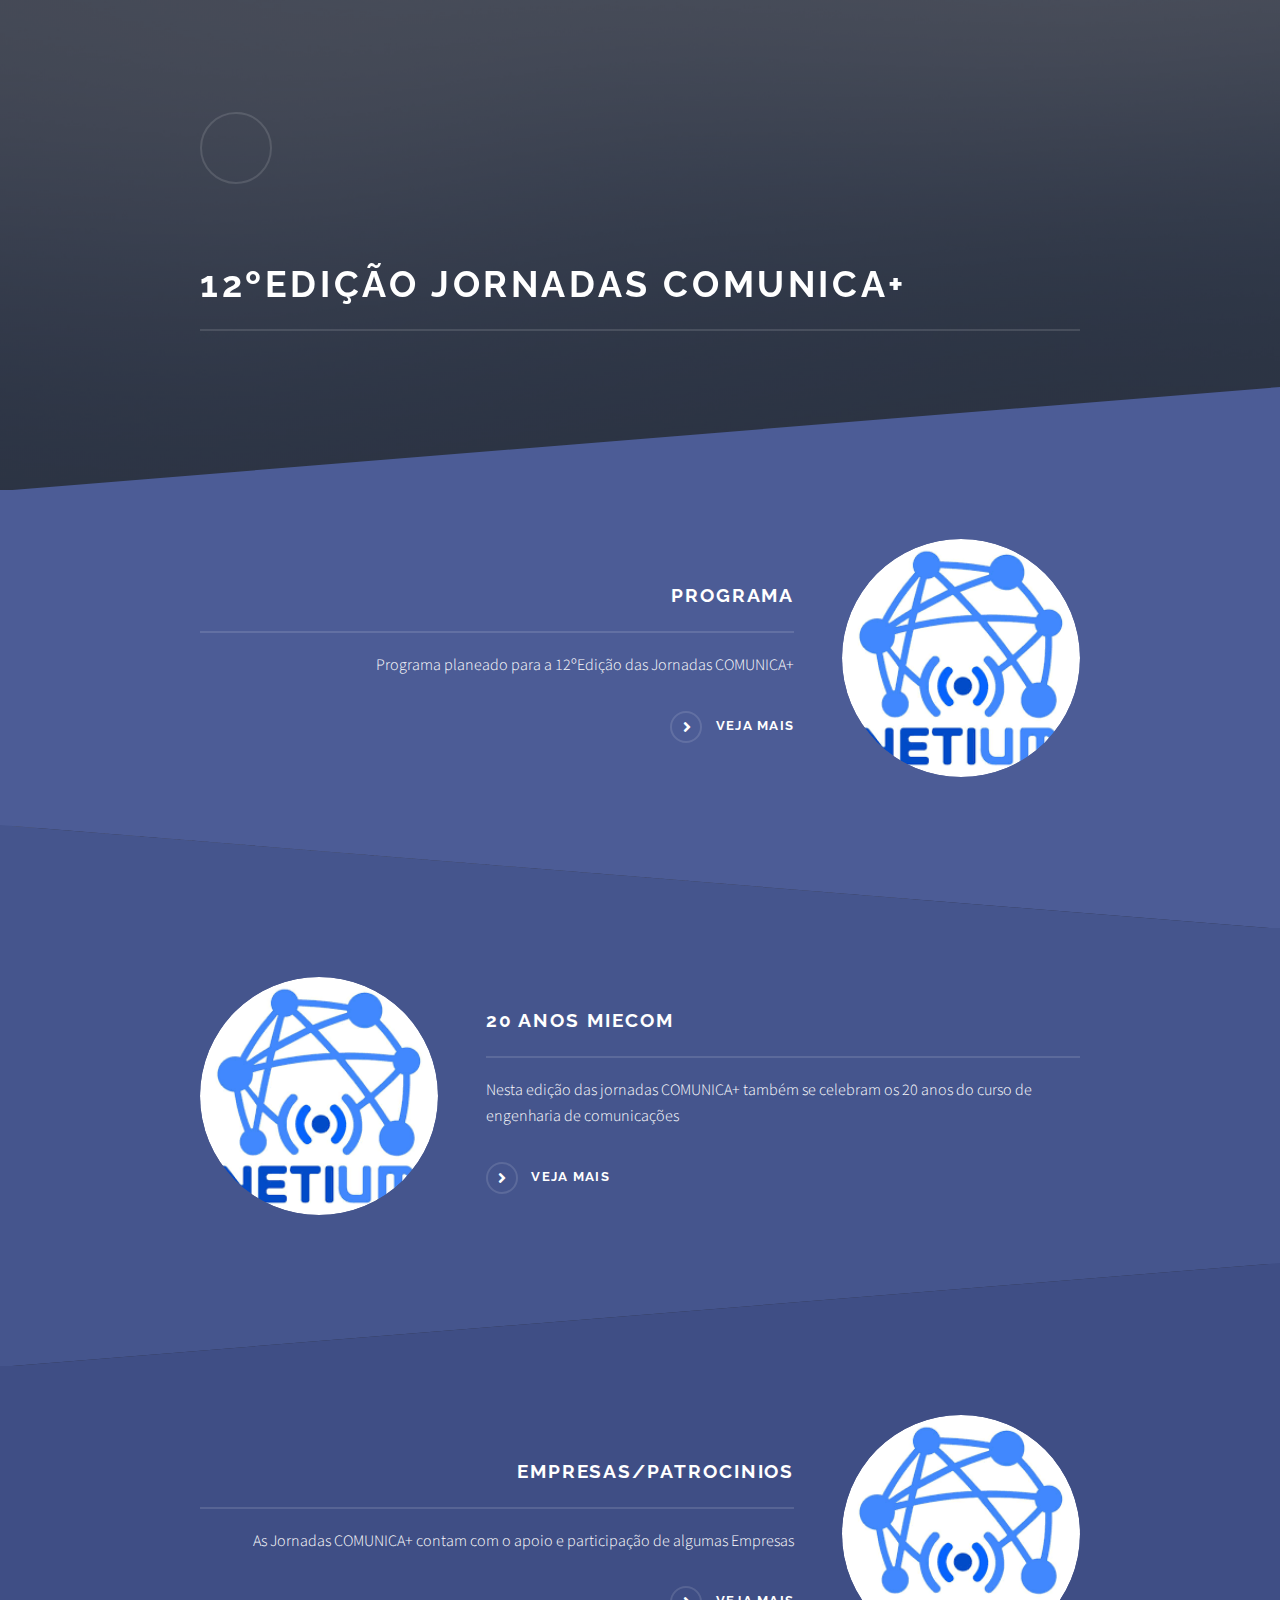
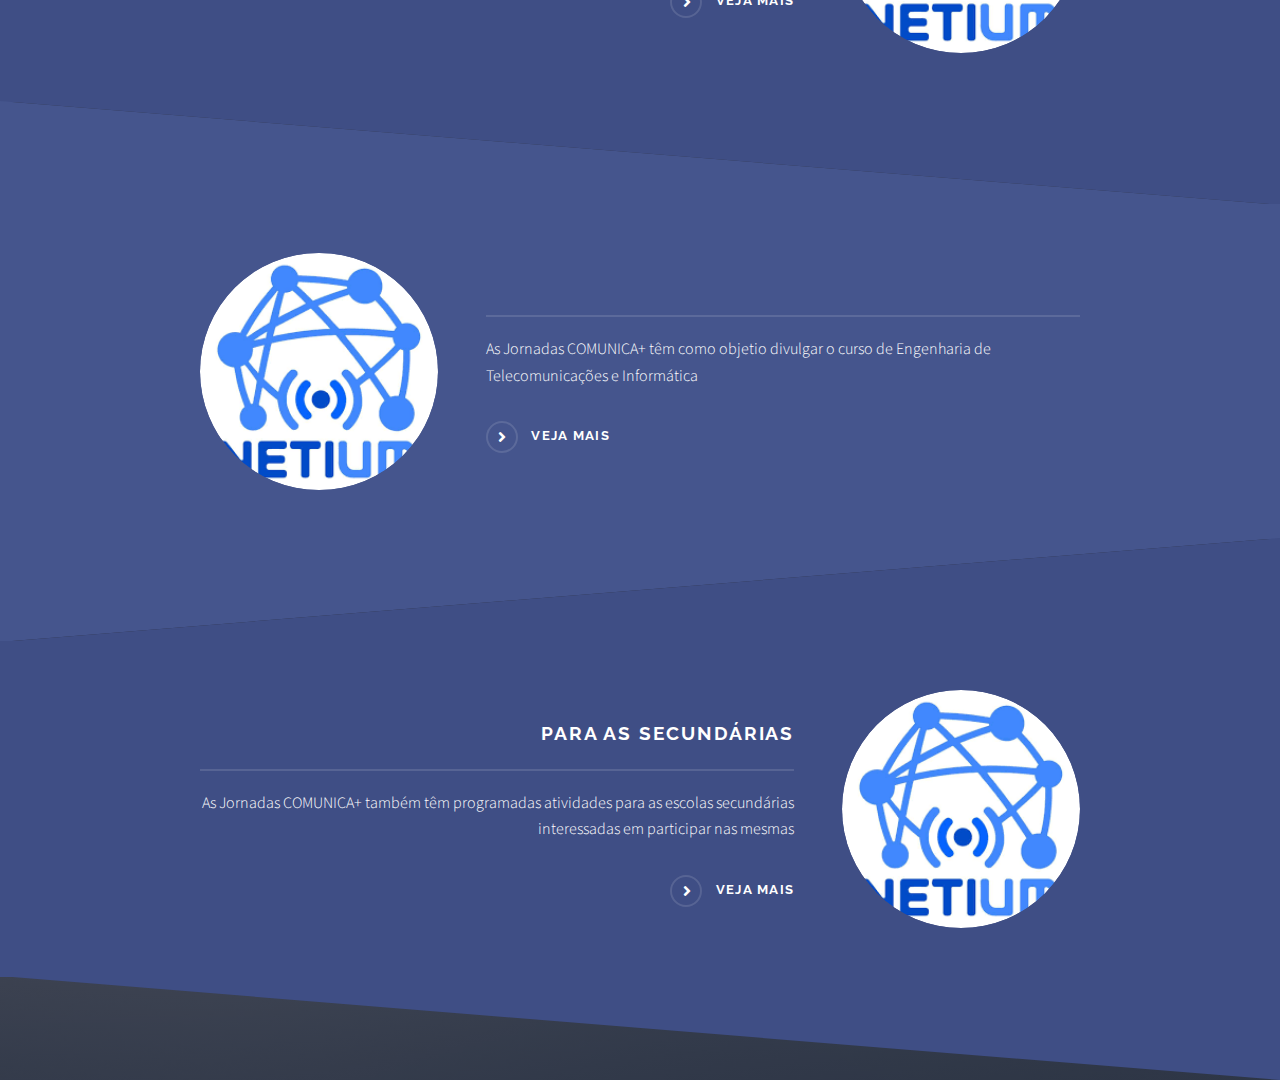
==== website/index.html @ 9a9f1baa "Add files via upload" ====
<!DOCTYPE HTML>
<!--
	Solid State by HTML5 UP
	html5up.net | @ajlkn
	Free for personal and commercial use under the CCA 3.0 license (html5up.net/license)
-->
<html>
	<head>
		<title>12ºEdição Jornadas COMUNICA+</title>
		<meta charset="utf-8" />
		<meta name="viewport" content="width=device-width, initial-scale=1, user-scalable=no" />
		<link rel="stylesheet" href="assets/css/main.css" />
		<noscript><link rel="stylesheet" href="assets/css/noscript.css" /></noscript>
	</head>
	<body class="is-preload">

		<!-- Page Wrapper -->
			<div id="page-wrapper">

				<!-- Header -->
					<header id="header" class="alt">
						<h1><a href="index.html">12ºEdição Jornadas COMUNICA+</a></h1>
					<!--	<nav>
							<a href="#menu">Menu</a>
						</nav>-->
					</header>

				<!-- Menu -->
				<!--	<nav id="menu">
						<div class="inner">
							<h2>Menu</h2>
							<ul class="links">
								<li><a href="index.html">Home</a></li>
								<li><a href="generic.html">Generic</a></li>
								<li><a href="elements.html">Elements</a></li>
								<li><a href="#">Log In</a></li>
								<li><a href="#">Sign Up</a></li>
							</ul>
							<a href="#" class="close">Close</a>
						</div>
					</nav>-->

				<!-- Banner -->
					<section id="banner">
						<div class="inner">
							<div class="logo"><span class="icon logo"></span></div>
							<h2>12ºEdição Jornadas COMUNICA+</h2>
						<!--<p>Another free + fully responsive site template by <a href="http://html5up.net">HTML5 UP</a></p>-->	
						</div>
					</section>

				<!-- Wrapper -->
					<section id="wrapper">

						<!-- Programa -->
							<section id="one" class="wrapper spotlight style1">
								<div class="inner">
									<a href="#" class="image"><img src="images/logo.png" alt="" /></a>
									<div class="content">
										<h2 class="major">Programa</h2>
										<p>Programa planeado para a 12ºEdição das Jornadas COMUNICA+</p>
										<a href="#" class="special">Veja mais</a>
									</div>
								</div>
							</section>

						<!-- 20 anos MIECOM -->
							<section id="two" class="wrapper alt spotlight style2">
								<div class="inner">
									<a href="#" class="image"><img src="images/logo.png" alt="" /></a>
									<div class="content">
										<h2 class="major">20 anos MIECOM</h2>
										<p>Nesta edição das jornadas COMUNICA+ também se celebram os 20 anos do curso de engenharia de comunicações</p>
										<a href="#" class="special">Veja mais</a>
									</div>
								</div>
							</section>

						<!-- Empresas/Patrocinios -->
							<section id="three" class="wrapper spotlight style3">
								<div class="inner">
									<a href="#" class="image"><img src="images/logo.png" alt="" /></a>
									<div class="content">
										<h2 class="major">Empresas/Patrocinios</h2>
										<p>As Jornadas COMUNICA+ contam com o apoio e participação de algumas Empresas</p>
										<a href="#" class="special">Veja mais</a>
									</div>
								</div>
							</section>
						
							<!-- O curso -->
							<section id="two" class="wrapper alt spotlight style2">
								<div class="inner">
									<a href="#" class="image"><img src="images/logo.png" alt="" /></a>
									<div class="content">
										<h2 class="major"></h2>
										<p>As Jornadas COMUNICA+ têm como objetio divulgar o curso de Engenharia de Telecomunicações e Informática</p>
										<a href="#" class="special">Veja mais</a>
									</div>
								</div>
							</section>

							<!-- Secundárias -->
							<section id="three" class="wrapper spotlight style3">
								<div class="inner">
									<a href="#" class="image"><img src="images/logo.png" alt="" /></a>
									<div class="content">
										<h2 class="major">Para as secundárias</h2>
										<p>As Jornadas COMUNICA+ também têm programadas atividades para as escolas secundárias interessadas em participar nas mesmas</p>
										<a href="#" class="special">Veja mais</a>
									</div>
								</div>
							</section>
				<!-- Footer -->
					<section id="footer">
						<div>
						</div>
					</section>

			</div>

		<!-- Scripts -->
			<script src="assets/js/jquery.min.js"></script>
			<script src="assets/js/jquery.scrollex.min.js"></script>
			<script src="assets/js/browser.min.js"></script>
			<script src="assets/js/breakpoints.min.js"></script>
			<script src="assets/js/util.js"></script>
			<script src="assets/js/main.js"></script>

	</body>
</html>
---- website/assets/css/main.css ----
@import url(fontawesome-all.min.css);
@import url("https://fonts.googleapis.com/css?family=Raleway:200,700|Source+Sans+Pro:300,600,300italic,600italic");

/*
	Solid State by HTML5 UP
	html5up.net | @ajlkn
	Free for personal and commercial use under the CCA 3.0 license (html5up.net/license)
*/

html, body, div, span, applet, object,
iframe, h1, h2, h3, h4, h5, h6, p, blockquote,
pre, a, abbr, acronym, address, big, cite,
code, del, dfn, em, img, ins, kbd, q, s, samp,
small, strike, strong, sub, sup, tt, var, b,
u, i, center, dl, dt, dd, ol, ul, li, fieldset,
form, label, legend, table, caption, tbody,
tfoot, thead, tr, th, td, article, aside,
canvas, details, embed, figure, figcaption,
footer, header, hgroup, menu, nav, output, ruby,
section, summary, time, mark, audio, video {
	margin: 0;
	padding: 0;
	border: 0;
	font-size: 100%;
	font: inherit;
	vertical-align: baseline;}

article, aside, details, figcaption, figure,
footer, header, hgroup, menu, nav, section {
	display: block;}

body {
	line-height: 1;
}

ol, ul {
	list-style: none;
}

blockquote, q {
	quotes: none;
}

	blockquote:before, blockquote:after, q:before, q:after {
		content: '';
		content: none;
	}

table {
	border-collapse: collapse;
	border-spacing: 0;
}

body {
	-webkit-text-size-adjust: none;
}

mark {
	background-color: transparent;
	color: inherit;
}

input::-moz-focus-inner {
	border: 0;
	padding: 0;
}

input, select, textarea {
	-moz-appearance: none;
	-webkit-appearance: none;
	-ms-appearance: none;
	appearance: none;
}

/* Basic */

	@-ms-viewport {
		width: device-width;
	}

	body {
		-ms-overflow-style: scrollbar;
	}

	@media screen and (max-width: 480px) {

		html, body {
			min-width: 320px;
		}

	}

	html {
		box-sizing: border-box;
	}

	*, *:before, *:after {
		box-sizing: inherit;
	}

	body {
		background-color: #2e3141;
		background-image: linear-gradient(to top, rgba(46, 49, 65, 0.8), rgba(46, 49, 65, 0.8)), url("../../images/background.jpg");
		background-size: auto,
 cover;
		background-attachment: fixed,
 fixed;
		background-position: center,
 center;
	}

		body.is-preload *, body.is-preload *:before, body.is-preload *:after {
			-moz-animation: none !important;
			-webkit-animation: none !important;
			-ms-animation: none !important;
			animation: none !important;
			-moz-transition: none !important;
			-webkit-transition: none !important;
			-ms-transition: none !important;
			transition: none !important;
		}

/* Type */

	body, input, select, textarea {
		color: #ffffff;
		font-family: "Source Sans Pro", Helvetica, sans-serif;
		font-size: 16.5pt;
		font-weight: 300;
		line-height: 1.65;
	}

		@media screen and (max-width: 1680px) {

			body, input, select, textarea {
				font-size: 13pt;
			}

		}

		@media screen and (max-width: 1280px) {

			body, input, select, textarea {
				font-size: 12pt;
			}

		}

		@media screen and (max-width: 980px) {

			body, input, select, textarea {
				font-size: 12pt;
			}

		}

		@media screen and (max-width: 736px) {

			body, input, select, textarea {
				font-size: 12pt;
			}

		}

		@media screen and (max-width: 480px) {

			body, input, select, textarea {
				font-size: 12pt;
			}

		}

	a {
		-moz-transition: color 0.2s ease-in-out, border-bottom-color 0.2s ease-in-out;
		-webkit-transition: color 0.2s ease-in-out, border-bottom-color 0.2s ease-in-out;
		-ms-transition: color 0.2s ease-in-out, border-bottom-color 0.2s ease-in-out;
		transition: color 0.2s ease-in-out, border-bottom-color 0.2s ease-in-out;
		border-bottom: dotted 1px rgba(255, 255, 255, 0.35);
		color: #ffffff;
		text-decoration: none;
	}

		a:hover {
			border-bottom-color: transparent;
			color: #ffffff !important;
		}

		a.special:not(.button) {
			text-decoration: none;
			border-bottom: 0;
			display: block;
			font-family: Raleway, Helvetica, sans-serif;
			font-size: 0.8em;
			font-weight: 700;
			letter-spacing: 0.1em;
			margin: 0 0 2em 0;
			text-transform: uppercase;
		}

			a.special:not(.button):before {
				-moz-osx-font-smoothing: grayscale;
				-webkit-font-smoothing: antialiased;
				display: inline-block;
				font-style: normal;
				font-variant: normal;
				text-rendering: auto;
				line-height: 1;
				text-transform: none !important;
				font-family: 'Font Awesome 5 Free';
				font-weight: 900;
			}

			a.special:not(.button):before {
				-moz-transition: background-color 0.2s ease-in-out;
				-webkit-transition: background-color 0.2s ease-in-out;
				-ms-transition: background-color 0.2s ease-in-out;
				transition: background-color 0.2s ease-in-out;
				border-radius: 100%;
				border: solid 2px rgba(255, 255, 255, 0.125);
				content: '\f105';
				display: inline-block;
				font-size: 1.25em;
				height: 2em;
				line-height: 1.75em;
				margin-right: 0.85em;
				text-align: center;
				text-indent: 0.15em;
				vertical-align: middle;
				width: 2em;
			}

			a.special:not(.button):hover:before {
				background-color: rgba(255, 255, 255, 0.025);
			}

			a.special:not(.button):active:before {
				background-color: rgba(255, 255, 255, 0.075);
			}

	strong, b {
		color: #ffffff;
		font-weight: 600;
	}

	em, i {
		font-style: italic;
	}

	p {
		margin: 0 0 2em 0;
	}

	h1, h2, h3, h4, h5, h6 {
		color: #ffffff;
		font-family: Raleway, Helvetica, sans-serif;
		font-weight: 700;
		letter-spacing: 0.1em;
		margin: 0 0 1em 0;
		text-transform: uppercase;
	}

		h1 a, h2 a, h3 a, h4 a, h5 a, h6 a {
			color: inherit;
			text-decoration: none;
			border-bottom: 0;
		}

		h1 span, h2 span, h3 span, h4 span, h5 span, h6 span {
			font-weight: 200;
		}

		h1.major, h2.major, h3.major, h4.major, h5.major, h6.major {
			padding-bottom: 1em;
			border-bottom: solid 2px rgba(255, 255, 255, 0.125);
		}

	h2 {
		font-size: 1.2em;
	}

	h3 {
		font-size: 0.9em;
	}

	h4 {
		font-size: 0.7em;
	}

	h5 {
		font-size: 0.7em;
	}

	h6 {
		font-size: 0.7em;
	}

	@media screen and (max-width: 736px) {

		h2 {
			font-size: 1em;
		}

		h3 {
			font-size: 0.8em;
		}

	}

	sub {
		font-size: 0.8em;
		position: relative;
		top: 0.5em;
	}

	sup {
		font-size: 0.8em;
		position: relative;
		top: -0.5em;
	}

	blockquote {
		border-left: solid 4px rgba(255, 255, 255, 0.125);
		font-style: italic;
		margin: 0 0 2em 0;
		padding: 0.5em 0 0.5em 2em;
	}

	code {
		background: rgba(255, 255, 255, 0.025);
		border-radius: 5px;
		border: solid 2px rgba(255, 255, 255, 0.125);
		font-family: "Courier New", monospace;
		font-size: 0.9em;
		margin: 0 0.25em;
		padding: 0.25em 0.65em;
	}

	pre {
		-webkit-overflow-scrolling: touch;
		font-family: "Courier New", monospace;
		font-size: 0.9em;
		margin: 0 0 2em 0;
	}

		pre code {
			display: block;
			line-height: 1.75em;
			padding: 1em 1.5em;
			overflow-x: auto;
		}

	hr {
		border: 0;
		border-bottom: solid 2px rgba(255, 255, 255, 0.125);
		margin: 2.5em 0;
	}

		hr.major {
			margin: 4em 0;
		}

	.align-left {
		text-align: left;
	}

	.align-center {
		text-align: center;
	}

	.align-right {
		text-align: right;
	}

/* Row */

	.row {
		display: flex;
		flex-wrap: wrap;
		box-sizing: border-box;
		align-items: stretch;
	}

		.row > * {
			box-sizing: border-box;
		}

		.row.gtr-uniform > * > :last-child {
			margin-bottom: 0;
		}

		.row.aln-left {
			justify-content: flex-start;
		}

		.row.aln-center {
			justify-content: center;
		}

		.row.aln-right {
			justify-content: flex-end;
		}

		.row.aln-top {
			align-items: flex-start;
		}

		.row.aln-middle {
			align-items: center;
		}

		.row.aln-bottom {
			align-items: flex-end;
		}

		.row > .imp {
			order: -1;
		}

		.row > .col-1 {
			width: 8.33333%;
		}

		.row > .off-1 {
			margin-left: 8.33333%;
		}

		.row > .col-2 {
			width: 16.66667%;
		}

		.row > .off-2 {
			margin-left: 16.66667%;
		}

		.row > .col-3 {
			width: 25%;
		}

		.row > .off-3 {
			margin-left: 25%;
		}

		.row > .col-4 {
			width: 33.33333%;
		}

		.row > .off-4 {
			margin-left: 33.33333%;
		}

		.row > .col-5 {
			width: 41.66667%;
		}

		.row > .off-5 {
			margin-left: 41.66667%;
		}

		.row > .col-6 {
			width: 50%;
		}

		.row > .off-6 {
			margin-left: 50%;
		}

		.row > .col-7 {
			width: 58.33333%;
		}

		.row > .off-7 {
			margin-left: 58.33333%;
		}

		.row > .col-8 {
			width: 66.66667%;
		}

		.row > .off-8 {
			margin-left: 66.66667%;
		}

		.row > .col-9 {
			width: 75%;
		}

		.row > .off-9 {
			margin-left: 75%;
		}

		.row > .col-10 {
			width: 83.33333%;
		}

		.row > .off-10 {
			margin-left: 83.33333%;
		}

		.row > .col-11 {
			width: 91.66667%;
		}

		.row > .off-11 {
			margin-left: 91.66667%;
		}

		.row > .col-12 {
			width: 100%;
		}

		.row > .off-12 {
			margin-left: 100%;
		}

		.row.gtr-0 {
			margin-top: 0;
			margin-left: 0em;
		}

			.row.gtr-0 > * {
				padding: 0 0 0 0em;
			}

			.row.gtr-0.gtr-uniform {
				margin-top: 0em;
			}

				.row.gtr-0.gtr-uniform > * {
					padding-top: 0em;
				}

		.row.gtr-25 {
			margin-top: 0;
			margin-left: -0.4375em;
		}

			.row.gtr-25 > * {
				padding: 0 0 0 0.4375em;
			}

			.row.gtr-25.gtr-uniform {
				margin-top: -0.4375em;
			}

				.row.gtr-25.gtr-uniform > * {
					padding-top: 0.4375em;
				}

		.row.gtr-50 {
			margin-top: 0;
			margin-left: -0.875em;
		}

			.row.gtr-50 > * {
				padding: 0 0 0 0.875em;
			}

			.row.gtr-50.gtr-uniform {
				margin-top: -0.875em;
			}

				.row.gtr-50.gtr-uniform > * {
					padding-top: 0.875em;
				}

		.row {
			margin-top: 0;
			margin-left: -1.75em;
		}

			.row > * {
				padding: 0 0 0 1.75em;
			}

			.row.gtr-uniform {
				margin-top: -1.75em;
			}

				.row.gtr-uniform > * {
					padding-top: 1.75em;
				}

		.row.gtr-150 {
			margin-top: 0;
			margin-left: -2.625em;
		}

			.row.gtr-150 > * {
				padding: 0 0 0 2.625em;
			}

			.row.gtr-150.gtr-uniform {
				margin-top: -2.625em;
			}

				.row.gtr-150.gtr-uniform > * {
					padding-top: 2.625em;
				}

		.row.gtr-200 {
			margin-top: 0;
			margin-left: -3.5em;
		}

			.row.gtr-200 > * {
				padding: 0 0 0 3.5em;
			}

			.row.gtr-200.gtr-uniform {
				margin-top: -3.5em;
			}

				.row.gtr-200.gtr-uniform > * {
					padding-top: 3.5em;
				}

		@media screen and (max-width: 1680px) {

			.row {
				display: flex;
				flex-wrap: wrap;
				box-sizing: border-box;
				align-items: stretch;
			}

				.row > * {
					box-sizing: border-box;
				}

				.row.gtr-uniform > * > :last-child {
					margin-bottom: 0;
				}

				.row.aln-left {
					justify-content: flex-start;
				}

				.row.aln-center {
					justify-content: center;
				}

				.row.aln-right {
					justify-content: flex-end;
				}

				.row.aln-top {
					align-items: flex-start;
				}

				.row.aln-middle {
					align-items: center;
				}

				.row.aln-bottom {
					align-items: flex-end;
				}

				.row > .imp-xlarge {
					order: -1;
				}

				.row > .col-1-xlarge {
					width: 8.33333%;
				}

				.row > .off-1-xlarge {
					margin-left: 8.33333%;
				}

				.row > .col-2-xlarge {
					width: 16.66667%;
				}

				.row > .off-2-xlarge {
					margin-left: 16.66667%;
				}

				.row > .col-3-xlarge {
					width: 25%;
				}

				.row > .off-3-xlarge {
					margin-left: 25%;
				}

				.row > .col-4-xlarge {
					width: 33.33333%;
				}

				.row > .off-4-xlarge {
					margin-left: 33.33333%;
				}

				.row > .col-5-xlarge {
					width: 41.66667%;
				}

				.row > .off-5-xlarge {
					margin-left: 41.66667%;
				}

				.row > .col-6-xlarge {
					width: 50%;
				}

				.row > .off-6-xlarge {
					margin-left: 50%;
				}

				.row > .col-7-xlarge {
					width: 58.33333%;
				}

				.row > .off-7-xlarge {
					margin-left: 58.33333%;
				}

				.row > .col-8-xlarge {
					width: 66.66667%;
				}

				.row > .off-8-xlarge {
					margin-left: 66.66667%;
				}

				.row > .col-9-xlarge {
					width: 75%;
				}

				.row > .off-9-xlarge {
					margin-left: 75%;
				}

				.row > .col-10-xlarge {
					width: 83.33333%;
				}

				.row > .off-10-xlarge {
					margin-left: 83.33333%;
				}

				.row > .col-11-xlarge {
					width: 91.66667%;
				}

				.row > .off-11-xlarge {
					margin-left: 91.66667%;
				}

				.row > .col-12-xlarge {
					width: 100%;
				}

				.row > .off-12-xlarge {
					margin-left: 100%;
				}

				.row.gtr-0 {
					margin-top: 0;
					margin-left: 0em;
				}

					.row.gtr-0 > * {
						padding: 0 0 0 0em;
					}

					.row.gtr-0.gtr-uniform {
						margin-top: 0em;
					}

						.row.gtr-0.gtr-uniform > * {
							padding-top: 0em;
						}

				.row.gtr-25 {
					margin-top: 0;
					margin-left: -0.4375em;
				}

					.row.gtr-25 > * {
						padding: 0 0 0 0.4375em;
					}

					.row.gtr-25.gtr-uniform {
						margin-top: -0.4375em;
					}

						.row.gtr-25.gtr-uniform > * {
							padding-top: 0.4375em;
						}

				.row.gtr-50 {
					margin-top: 0;
					margin-left: -0.875em;
				}

					.row.gtr-50 > * {
						padding: 0 0 0 0.875em;
					}

					.row.gtr-50.gtr-uniform {
						margin-top: -0.875em;
					}

						.row.gtr-50.gtr-uniform > * {
							padding-top: 0.875em;
						}

				.row {
					margin-top: 0;
					margin-left: -1.75em;
				}

					.row > * {
						padding: 0 0 0 1.75em;
					}

					.row.gtr-uniform {
						margin-top: -1.75em;
					}

						.row.gtr-uniform > * {
							padding-top: 1.75em;
						}

				.row.gtr-150 {
					margin-top: 0;
					margin-left: -2.625em;
				}

					.row.gtr-150 > * {
						padding: 0 0 0 2.625em;
					}

					.row.gtr-150.gtr-uniform {
						margin-top: -2.625em;
					}

						.row.gtr-150.gtr-uniform > * {
							padding-top: 2.625em;
						}

				.row.gtr-200 {
					margin-top: 0;
					margin-left: -3.5em;
				}

					.row.gtr-200 > * {
						padding: 0 0 0 3.5em;
					}

					.row.gtr-200.gtr-uniform {
						margin-top: -3.5em;
					}

						.row.gtr-200.gtr-uniform > * {
							padding-top: 3.5em;
						}

		}

		@media screen and (max-width: 1280px) {

			.row {
				display: flex;
				flex-wrap: wrap;
				box-sizing: border-box;
				align-items: stretch;
			}

				.row > * {
					box-sizing: border-box;
				}

				.row.gtr-uniform > * > :last-child {
					margin-bottom: 0;
				}

				.row.aln-left {
					justify-content: flex-start;
				}

				.row.aln-center {
					justify-content: center;
				}

				.row.aln-right {
					justify-content: flex-end;
				}

				.row.aln-top {
					align-items: flex-start;
				}

				.row.aln-middle {
					align-items: center;
				}

				.row.aln-bottom {
					align-items: flex-end;
				}

				.row > .imp-large {
					order: -1;
				}

				.row > .col-1-large {
					width: 8.33333%;
				}

				.row > .off-1-large {
					margin-left: 8.33333%;
				}

				.row > .col-2-large {
					width: 16.66667%;
				}

				.row > .off-2-large {
					margin-left: 16.66667%;
				}

				.row > .col-3-large {
					width: 25%;
				}

				.row > .off-3-large {
					margin-left: 25%;
				}

				.row > .col-4-large {
					width: 33.33333%;
				}

				.row > .off-4-large {
					margin-left: 33.33333%;
				}

				.row > .col-5-large {
					width: 41.66667%;
				}

				.row > .off-5-large {
					margin-left: 41.66667%;
				}

				.row > .col-6-large {
					width: 50%;
				}

				.row > .off-6-large {
					margin-left: 50%;
				}

				.row > .col-7-large {
					width: 58.33333%;
				}

				.row > .off-7-large {
					margin-left: 58.33333%;
				}

				.row > .col-8-large {
					width: 66.66667%;
				}

				.row > .off-8-large {
					margin-left: 66.66667%;
				}

				.row > .col-9-large {
					width: 75%;
				}

				.row > .off-9-large {
					margin-left: 75%;
				}

				.row > .col-10-large {
					width: 83.33333%;
				}

				.row > .off-10-large {
					margin-left: 83.33333%;
				}

				.row > .col-11-large {
					width: 91.66667%;
				}

				.row > .off-11-large {
					margin-left: 91.66667%;
				}

				.row > .col-12-large {
					width: 100%;
				}

				.row > .off-12-large {
					margin-left: 100%;
				}

				.row.gtr-0 {
					margin-top: 0;
					margin-left: 0em;
				}

					.row.gtr-0 > * {
						padding: 0 0 0 0em;
					}

					.row.gtr-0.gtr-uniform {
						margin-top: 0em;
					}

						.row.gtr-0.gtr-uniform > * {
							padding-top: 0em;
						}

				.row.gtr-25 {
					margin-top: 0;
					margin-left: -0.4375em;
				}

					.row.gtr-25 > * {
						padding: 0 0 0 0.4375em;
					}

					.row.gtr-25.gtr-uniform {
						margin-top: -0.4375em;
					}

						.row.gtr-25.gtr-uniform > * {
							padding-top: 0.4375em;
						}

				.row.gtr-50 {
					margin-top: 0;
					margin-left: -0.875em;
				}

					.row.gtr-50 > * {
						padding: 0 0 0 0.875em;
					}

					.row.gtr-50.gtr-uniform {
						margin-top: -0.875em;
					}

						.row.gtr-50.gtr-uniform > * {
							padding-top: 0.875em;
						}

				.row {
					margin-top: 0;
					margin-left: -1.75em;
				}

					.row > * {
						padding: 0 0 0 1.75em;
					}

					.row.gtr-uniform {
						margin-top: -1.75em;
					}

						.row.gtr-uniform > * {
							padding-top: 1.75em;
						}

				.row.gtr-150 {
					margin-top: 0;
					margin-left: -2.625em;
				}

					.row.gtr-150 > * {
						padding: 0 0 0 2.625em;
					}

					.row.gtr-150.gtr-uniform {
						margin-top: -2.625em;
					}

						.row.gtr-150.gtr-uniform > * {
							padding-top: 2.625em;
						}

				.row.gtr-200 {
					margin-top: 0;
					margin-left: -3.5em;
				}

					.row.gtr-200 > * {
						padding: 0 0 0 3.5em;
					}

					.row.gtr-200.gtr-uniform {
						margin-top: -3.5em;
					}

						.row.gtr-200.gtr-uniform > * {
							padding-top: 3.5em;
						}

		}

		@media screen and (max-width: 980px) {

			.row {
				display: flex;
				flex-wrap: wrap;
				box-sizing: border-box;
				align-items: stretch;
			}

				.row > * {
					box-sizing: border-box;
				}

				.row.gtr-uniform > * > :last-child {
					margin-bottom: 0;
				}

				.row.aln-left {
					justify-content: flex-start;
				}

				.row.aln-center {
					justify-content: center;
				}

				.row.aln-right {
					justify-content: flex-end;
				}

				.row.aln-top {
					align-items: flex-start;
				}

				.row.aln-middle {
					align-items: center;
				}

				.row.aln-bottom {
					align-items: flex-end;
				}

				.row > .imp-medium {
					order: -1;
				}

				.row > .col-1-medium {
					width: 8.33333%;
				}

				.row > .off-1-medium {
					margin-left: 8.33333%;
				}

				.row > .col-2-medium {
					width: 16.66667%;
				}

				.row > .off-2-medium {
					margin-left: 16.66667%;
				}

				.row > .col-3-medium {
					width: 25%;
				}

				.row > .off-3-medium {
					margin-left: 25%;
				}

				.row > .col-4-medium {
					width: 33.33333%;
				}

				.row > .off-4-medium {
					margin-left: 33.33333%;
				}

				.row > .col-5-medium {
					width: 41.66667%;
				}

				.row > .off-5-medium {
					margin-left: 41.66667%;
				}

				.row > .col-6-medium {
					width: 50%;
				}

				.row > .off-6-medium {
					margin-left: 50%;
				}

				.row > .col-7-medium {
					width: 58.33333%;
				}

				.row > .off-7-medium {
					margin-left: 58.33333%;
				}

				.row > .col-8-medium {
					width: 66.66667%;
				}

				.row > .off-8-medium {
					margin-left: 66.66667%;
				}

				.row > .col-9-medium {
					width: 75%;
				}

				.row > .off-9-medium {
					margin-left: 75%;
				}

				.row > .col-10-medium {
					width: 83.33333%;
				}

				.row > .off-10-medium {
					margin-left: 83.33333%;
				}

				.row > .col-11-medium {
					width: 91.66667%;
				}

				.row > .off-11-medium {
					margin-left: 91.66667%;
				}

				.row > .col-12-medium {
					width: 100%;
				}

				.row > .off-12-medium {
					margin-left: 100%;
				}

				.row.gtr-0 {
					margin-top: 0;
					margin-left: 0em;
				}

					.row.gtr-0 > * {
						padding: 0 0 0 0em;
					}

					.row.gtr-0.gtr-uniform {
						margin-top: 0em;
					}

						.row.gtr-0.gtr-uniform > * {
							padding-top: 0em;
						}

				.row.gtr-25 {
					margin-top: 0;
					margin-left: -0.4375em;
				}

					.row.gtr-25 > * {
						padding: 0 0 0 0.4375em;
					}

					.row.gtr-25.gtr-uniform {
						margin-top: -0.4375em;
					}

						.row.gtr-25.gtr-uniform > * {
							padding-top: 0.4375em;
						}

				.row.gtr-50 {
					margin-top: 0;
					margin-left: -0.875em;
				}

					.row.gtr-50 > * {
						padding: 0 0 0 0.875em;
					}

					.row.gtr-50.gtr-uniform {
						margin-top: -0.875em;
					}

						.row.gtr-50.gtr-uniform > * {
							padding-top: 0.875em;
						}

				.row {
					margin-top: 0;
					margin-left: -1.75em;
				}

					.row > * {
						padding: 0 0 0 1.75em;
					}

					.row.gtr-uniform {
						margin-top: -1.75em;
					}

						.row.gtr-uniform > * {
							padding-top: 1.75em;
						}

				.row.gtr-150 {
					margin-top: 0;
					margin-left: -2.625em;
				}

					.row.gtr-150 > * {
						padding: 0 0 0 2.625em;
					}

					.row.gtr-150.gtr-uniform {
						margin-top: -2.625em;
					}

						.row.gtr-150.gtr-uniform > * {
							padding-top: 2.625em;
						}

				.row.gtr-200 {
					margin-top: 0;
					margin-left: -3.5em;
				}

					.row.gtr-200 > * {
						padding: 0 0 0 3.5em;
					}

					.row.gtr-200.gtr-uniform {
						margin-top: -3.5em;
					}

						.row.gtr-200.gtr-uniform > * {
							padding-top: 3.5em;
						}

		}

		@media screen and (max-width: 736px) {

			.row {
				display: flex;
				flex-wrap: wrap;
				box-sizing: border-box;
				align-items: stretch;
			}

				.row > * {
					box-sizing: border-box;
				}

				.row.gtr-uniform > * > :last-child {
					margin-bottom: 0;
				}

				.row.aln-left {
					justify-content: flex-start;
				}

				.row.aln-center {
					justify-content: center;
				}

				.row.aln-right {
					justify-content: flex-end;
				}

				.row.aln-top {
					align-items: flex-start;
				}

				.row.aln-middle {
					align-items: center;
				}

				.row.aln-bottom {
					align-items: flex-end;
				}

				.row > .imp-small {
					order: -1;
				}

				.row > .col-1-small {
					width: 8.33333%;
				}

				.row > .off-1-small {
					margin-left: 8.33333%;
				}

				.row > .col-2-small {
					width: 16.66667%;
				}

				.row > .off-2-small {
					margin-left: 16.66667%;
				}

				.row > .col-3-small {
					width: 25%;
				}

				.row > .off-3-small {
					margin-left: 25%;
				}

				.row > .col-4-small {
					width: 33.33333%;
				}

				.row > .off-4-small {
					margin-left: 33.33333%;
				}

				.row > .col-5-small {
					width: 41.66667%;
				}

				.row > .off-5-small {
					margin-left: 41.66667%;
				}

				.row > .col-6-small {
					width: 50%;
				}

				.row > .off-6-small {
					margin-left: 50%;
				}

				.row > .col-7-small {
					width: 58.33333%;
				}

				.row > .off-7-small {
					margin-left: 58.33333%;
				}

				.row > .col-8-small {
					width: 66.66667%;
				}

				.row > .off-8-small {
					margin-left: 66.66667%;
				}

				.row > .col-9-small {
					width: 75%;
				}

				.row > .off-9-small {
					margin-left: 75%;
				}

				.row > .col-10-small {
					width: 83.33333%;
				}

				.row > .off-10-small {
					margin-left: 83.33333%;
				}

				.row > .col-11-small {
					width: 91.66667%;
				}

				.row > .off-11-small {
					margin-left: 91.66667%;
				}

				.row > .col-12-small {
					width: 100%;
				}

				.row > .off-12-small {
					margin-left: 100%;
				}

				.row.gtr-0 {
					margin-top: 0;
					margin-left: 0em;
				}

					.row.gtr-0 > * {
						padding: 0 0 0 0em;
					}

					.row.gtr-0.gtr-uniform {
						margin-top: 0em;
					}

						.row.gtr-0.gtr-uniform > * {
							padding-top: 0em;
						}

				.row.gtr-25 {
					margin-top: 0;
					margin-left: -0.3125em;
				}

					.row.gtr-25 > * {
						padding: 0 0 0 0.3125em;
					}

					.row.gtr-25.gtr-uniform {
						margin-top: -0.3125em;
					}

						.row.gtr-25.gtr-uniform > * {
							padding-top: 0.3125em;
						}

				.row.gtr-50 {
					margin-top: 0;
					margin-left: -0.625em;
				}

					.row.gtr-50 > * {
						padding: 0 0 0 0.625em;
					}

					.row.gtr-50.gtr-uniform {
						margin-top: -0.625em;
					}

						.row.gtr-50.gtr-uniform > * {
							padding-top: 0.625em;
						}

				.row {
					margin-top: 0;
					margin-left: -1.25em;
				}

					.row > * {
						padding: 0 0 0 1.25em;
					}

					.row.gtr-uniform {
						margin-top: -1.25em;
					}

						.row.gtr-uniform > * {
							padding-top: 1.25em;
						}

				.row.gtr-150 {
					margin-top: 0;
					margin-left: -1.875em;
				}

					.row.gtr-150 > * {
						padding: 0 0 0 1.875em;
					}

					.row.gtr-150.gtr-uniform {
						margin-top: -1.875em;
					}

						.row.gtr-150.gtr-uniform > * {
							padding-top: 1.875em;
						}

				.row.gtr-200 {
					margin-top: 0;
					margin-left: -2.5em;
				}

					.row.gtr-200 > * {
						padding: 0 0 0 2.5em;
					}

					.row.gtr-200.gtr-uniform {
						margin-top: -2.5em;
					}

						.row.gtr-200.gtr-uniform > * {
							padding-top: 2.5em;
						}

		}

		@media screen and (max-width: 480px) {

			.row {
				display: flex;
				flex-wrap: wrap;
				box-sizing: border-box;
				align-items: stretch;
			}

				.row > * {
					box-sizing: border-box;
				}

				.row.gtr-uniform > * > :last-child {
					margin-bottom: 0;
				}

				.row.aln-left {
					justify-content: flex-start;
				}

				.row.aln-center {
					justify-content: center;
				}

				.row.aln-right {
					justify-content: flex-end;
				}

				.row.aln-top {
					align-items: flex-start;
				}

				.row.aln-middle {
					align-items: center;
				}

				.row.aln-bottom {
					align-items: flex-end;
				}

				.row > .imp-xsmall {
					order: -1;
				}

				.row > .col-1-xsmall {
					width: 8.33333%;
				}

				.row > .off-1-xsmall {
					margin-left: 8.33333%;
				}

				.row > .col-2-xsmall {
					width: 16.66667%;
				}

				.row > .off-2-xsmall {
					margin-left: 16.66667%;
				}

				.row > .col-3-xsmall {
					width: 25%;
				}

				.row > .off-3-xsmall {
					margin-left: 25%;
				}

				.row > .col-4-xsmall {
					width: 33.33333%;
				}

				.row > .off-4-xsmall {
					margin-left: 33.33333%;
				}

				.row > .col-5-xsmall {
					width: 41.66667%;
				}

				.row > .off-5-xsmall {
					margin-left: 41.66667%;
				}

				.row > .col-6-xsmall {
					width: 50%;
				}

				.row > .off-6-xsmall {
					margin-left: 50%;
				}

				.row > .col-7-xsmall {
					width: 58.33333%;
				}

				.row > .off-7-xsmall {
					margin-left: 58.33333%;
				}

				.row > .col-8-xsmall {
					width: 66.66667%;
				}

				.row > .off-8-xsmall {
					margin-left: 66.66667%;
				}

				.row > .col-9-xsmall {
					width: 75%;
				}

				.row > .off-9-xsmall {
					margin-left: 75%;
				}

				.row > .col-10-xsmall {
					width: 83.33333%;
				}

				.row > .off-10-xsmall {
					margin-left: 83.33333%;
				}

				.row > .col-11-xsmall {
					width: 91.66667%;
				}

				.row > .off-11-xsmall {
					margin-left: 91.66667%;
				}

				.row > .col-12-xsmall {
					width: 100%;
				}

				.row > .off-12-xsmall {
					margin-left: 100%;
				}

				.row.gtr-0 {
					margin-top: 0;
					margin-left: 0em;
				}

					.row.gtr-0 > * {
						padding: 0 0 0 0em;
					}

					.row.gtr-0.gtr-uniform {
						margin-top: 0em;
					}

						.row.gtr-0.gtr-uniform > * {
							padding-top: 0em;
						}

				.row.gtr-25 {
					margin-top: 0;
					margin-left: -0.3125em;
				}

					.row.gtr-25 > * {
						padding: 0 0 0 0.3125em;
					}

					.row.gtr-25.gtr-uniform {
						margin-top: -0.3125em;
					}

						.row.gtr-25.gtr-uniform > * {
							padding-top: 0.3125em;
						}

				.row.gtr-50 {
					margin-top: 0;
					margin-left: -0.625em;
				}

					.row.gtr-50 > * {
						padding: 0 0 0 0.625em;
					}

					.row.gtr-50.gtr-uniform {
						margin-top: -0.625em;
					}

						.row.gtr-50.gtr-uniform > * {
							padding-top: 0.625em;
						}

				.row {
					margin-top: 0;
					margin-left: -1.25em;
				}

					.row > * {
						padding: 0 0 0 1.25em;
					}

					.row.gtr-uniform {
						margin-top: -1.25em;
					}

						.row.gtr-uniform > * {
							padding-top: 1.25em;
						}

				.row.gtr-150 {
					margin-top: 0;
					margin-left: -1.875em;
				}

					.row.gtr-150 > * {
						padding: 0 0 0 1.875em;
					}

					.row.gtr-150.gtr-uniform {
						margin-top: -1.875em;
					}

						.row.gtr-150.gtr-uniform > * {
							padding-top: 1.875em;
						}

				.row.gtr-200 {
					margin-top: 0;
					margin-left: -2.5em;
				}

					.row.gtr-200 > * {
						padding: 0 0 0 2.5em;
					}

					.row.gtr-200.gtr-uniform {
						margin-top: -2.5em;
					}

						.row.gtr-200.gtr-uniform > * {
							padding-top: 2.5em;
						}

		}

		@media screen and (max-width: 360px) {

			.row {
				display: flex;
				flex-wrap: wrap;
				box-sizing: border-box;
				align-items: stretch;
			}

				.row > * {
					box-sizing: border-box;
				}

				.row.gtr-uniform > * > :last-child {
					margin-bottom: 0;
				}

				.row.aln-left {
					justify-content: flex-start;
				}

				.row.aln-center {
					justify-content: center;
				}

				.row.aln-right {
					justify-content: flex-end;
				}

				.row.aln-top {
					align-items: flex-start;
				}

				.row.aln-middle {
					align-items: center;
				}

				.row.aln-bottom {
					align-items: flex-end;
				}

				.row > .imp-xxsmall {
					order: -1;
				}

				.row > .col-1-xxsmall {
					width: 8.33333%;
				}

				.row > .off-1-xxsmall {
					margin-left: 8.33333%;
				}

				.row > .col-2-xxsmall {
					width: 16.66667%;
				}

				.row > .off-2-xxsmall {
					margin-left: 16.66667%;
				}

				.row > .col-3-xxsmall {
					width: 25%;
				}

				.row > .off-3-xxsmall {
					margin-left: 25%;
				}

				.row > .col-4-xxsmall {
					width: 33.33333%;
				}

				.row > .off-4-xxsmall {
					margin-left: 33.33333%;
				}

				.row > .col-5-xxsmall {
					width: 41.66667%;
				}

				.row > .off-5-xxsmall {
					margin-left: 41.66667%;
				}

				.row > .col-6-xxsmall {
					width: 50%;
				}

				.row > .off-6-xxsmall {
					margin-left: 50%;
				}

				.row > .col-7-xxsmall {
					width: 58.33333%;
				}

				.row > .off-7-xxsmall {
					margin-left: 58.33333%;
				}

				.row > .col-8-xxsmall {
					width: 66.66667%;
				}

				.row > .off-8-xxsmall {
					margin-left: 66.66667%;
				}

				.row > .col-9-xxsmall {
					width: 75%;
				}

				.row > .off-9-xxsmall {
					margin-left: 75%;
				}

				.row > .col-10-xxsmall {
					width: 83.33333%;
				}

				.row > .off-10-xxsmall {
					margin-left: 83.33333%;
				}

				.row > .col-11-xxsmall {
					width: 91.66667%;
				}

				.row > .off-11-xxsmall {
					margin-left: 91.66667%;
				}

				.row > .col-12-xxsmall {
					width: 100%;
				}

				.row > .off-12-xxsmall {
					margin-left: 100%;
				}

				.row.gtr-0 {
					margin-top: 0;
					margin-left: 0em;
				}

					.row.gtr-0 > * {
						padding: 0 0 0 0em;
					}

					.row.gtr-0.gtr-uniform {
						margin-top: 0em;
					}

						.row.gtr-0.gtr-uniform > * {
							padding-top: 0em;
						}

				.row.gtr-25 {
					margin-top: 0;
					margin-left: -0.3125em;
				}

					.row.gtr-25 > * {
						padding: 0 0 0 0.3125em;
					}

					.row.gtr-25.gtr-uniform {
						margin-top: -0.3125em;
					}

						.row.gtr-25.gtr-uniform > * {
							padding-top: 0.3125em;
						}

				.row.gtr-50 {
					margin-top: 0;
					margin-left: -0.625em;
				}

					.row.gtr-50 > * {
						padding: 0 0 0 0.625em;
					}

					.row.gtr-50.gtr-uniform {
						margin-top: -0.625em;
					}

						.row.gtr-50.gtr-uniform > * {
							padding-top: 0.625em;
						}

				.row {
					margin-top: 0;
					margin-left: -1.25em;
				}

					.row > * {
						padding: 0 0 0 1.25em;
					}

					.row.gtr-uniform {
						margin-top: -1.25em;
					}

						.row.gtr-uniform > * {
							padding-top: 1.25em;
						}

				.row.gtr-150 {
					margin-top: 0;
					margin-left: -1.875em;
				}

					.row.gtr-150 > * {
						padding: 0 0 0 1.875em;
					}

					.row.gtr-150.gtr-uniform {
						margin-top: -1.875em;
					}

						.row.gtr-150.gtr-uniform > * {
							padding-top: 1.875em;
						}

				.row.gtr-200 {
					margin-top: 0;
					margin-left: -2.5em;
				}

					.row.gtr-200 > * {
						padding: 0 0 0 2.5em;
					}

					.row.gtr-200.gtr-uniform {
						margin-top: -2.5em;
					}

						.row.gtr-200.gtr-uniform > * {
							padding-top: 2.5em;
						}

		}

/* Section/Article */

	section.special, article.special {
		text-align: center;
	}

/* Form */

	form {
		margin: 0 0 2em 0;
	}

		form > :last-child {
			margin-bottom: 0;
		}

		form > .fields {
			display: -moz-flex;
			display: -webkit-flex;
			display: -ms-flex;
			display: flex;
			-moz-flex-wrap: wrap;
			-webkit-flex-wrap: wrap;
			-ms-flex-wrap: wrap;
			flex-wrap: wrap;
			width: calc(100% + 3em);
			margin: -1.5em 0 2em -1.5em;
		}

			form > .fields > .field {
				-moz-flex-grow: 0;
				-webkit-flex-grow: 0;
				-ms-flex-grow: 0;
				flex-grow: 0;
				-moz-flex-shrink: 0;
				-webkit-flex-shrink: 0;
				-ms-flex-shrink: 0;
				flex-shrink: 0;
				padding: 1.5em 0 0 1.5em;
				width: calc(100% - 1.5em);
			}

				form > .fields > .field.half {
					width: calc(50% - 0.75em);
				}

				form > .fields > .field.third {
					width: calc(100%/3 - 0.5em);
				}

				form > .fields > .field.quarter {
					width: calc(25% - 0.375em);
				}

		@media screen and (max-width: 480px) {

			form > .fields {
				width: calc(100% + 3em);
				margin: -1.5em 0 2em -1.5em;
			}

				form > .fields > .field {
					padding: 1.5em 0 0 1.5em;
					width: calc(100% - 1.5em);
				}

					form > .fields > .field.half {
						width: calc(100% - 1.5em);
					}

					form > .fields > .field.third {
						width: calc(100% - 1.5em);
					}

					form > .fields > .field.quarter {
						width: calc(100% - 1.5em);
					}

		}

	label {
		color: #ffffff;
		display: block;
		font-family: Raleway, Helvetica, sans-serif;
		font-size: 0.8em;
		font-weight: 700;
		letter-spacing: 0.1em;
		margin: 0 0 0.7em 0;
		text-transform: uppercase;
	}

	input[type="text"],
	input[type="password"],
	input[type="email"],
	input[type="tel"],
	select,
	textarea {
		-moz-appearance: none;
		-webkit-appearance: none;
		-ms-appearance: none;
		appearance: none;
		background: rgba(255, 255, 255, 0.025);
		border-radius: 5px;
		border: none;
		border: solid 2px rgba(255, 255, 255, 0.125);
		color: inherit;
		display: block;
		outline: 0;
		padding: 0 1em;
		text-decoration: none;
		width: 100%;
	}

		input[type="text"]:invalid,
		input[type="password"]:invalid,
		input[type="email"]:invalid,
		input[type="tel"]:invalid,
		select:invalid,
		textarea:invalid {
			box-shadow: none;
		}

		input[type="text"]:focus,
		input[type="password"]:focus,
		input[type="email"]:focus,
		input[type="tel"]:focus,
		select:focus,
		textarea:focus {
			border-color: #5b6ba6;
		}

	select {
		background-image: url("data:image/svg+xml;charset=utf8,%3Csvg xmlns='http://www.w3.org/2000/svg' width='40' height='40' preserveAspectRatio='none' viewBox='0 0 40 40'%3E%3Cpath d='M9.4,12.3l10.4,10.4l10.4-10.4c0.2-0.2,0.5-0.4,0.9-0.4c0.3,0,0.6,0.1,0.9,0.4l3.3,3.3c0.2,0.2,0.4,0.5,0.4,0.9 c0,0.4-0.1,0.6-0.4,0.9L20.7,31.9c-0.2,0.2-0.5,0.4-0.9,0.4c-0.3,0-0.6-0.1-0.9-0.4L4.3,17.3c-0.2-0.2-0.4-0.5-0.4-0.9 c0-0.4,0.1-0.6,0.4-0.9l3.3-3.3c0.2-0.2,0.5-0.4,0.9-0.4S9.1,12.1,9.4,12.3z' fill='rgba(255, 255, 255, 0.125)' /%3E%3C/svg%3E");
		background-size: 1.25rem;
		background-repeat: no-repeat;
		background-position: calc(100% - 1rem) center;
		height: 2.75em;
		padding-right: 2.75em;
		text-overflow: ellipsis;
	}

		select option {
			color: #ffffff;
			background: #2e3141;
		}

		select:focus::-ms-value {
			background-color: transparent;
		}

		select::-ms-expand {
			display: none;
		}

	input[type="text"],
	input[type="password"],
	input[type="email"],
	select {
		height: 2.75em;
	}

	textarea {
		padding: 0.75em 1em;
	}

	input[type="checkbox"],
	input[type="radio"] {
		-moz-appearance: none;
		-webkit-appearance: none;
		-ms-appearance: none;
		appearance: none;
		display: block;
		float: left;
		margin-right: -2em;
		opacity: 0;
		width: 1em;
		z-index: -1;
	}

		input[type="checkbox"] + label,
		input[type="radio"] + label {
			text-decoration: none;
			color: #ffffff;
			cursor: pointer;
			display: inline-block;
			font-size: 1em;
			font-family: "Source Sans Pro", Helvetica, sans-serif;
			text-transform: none;
			letter-spacing: 0;
			font-weight: 300;
			padding-left: 2.4em;
			padding-right: 0.75em;
			position: relative;
		}

			input[type="checkbox"] + label:before,
			input[type="radio"] + label:before {
				-moz-osx-font-smoothing: grayscale;
				-webkit-font-smoothing: antialiased;
				display: inline-block;
				font-style: normal;
				font-variant: normal;
				text-rendering: auto;
				line-height: 1;
				text-transform: none !important;
				font-family: 'Font Awesome 5 Free';
				font-weight: 900;
			}

			input[type="checkbox"] + label:before,
			input[type="radio"] + label:before {
				background: rgba(255, 255, 255, 0.025);
				border-radius: 5px;
				border: solid 2px rgba(255, 255, 255, 0.125);
				content: '';
				display: inline-block;
				font-size: 0.8em;
				height: 2.0625em;
				left: 0;
				line-height: 2.0625em;
				position: absolute;
				text-align: center;
				top: 0;
				width: 2.0625em;
			}

		input[type="checkbox"]:checked + label:before,
		input[type="radio"]:checked + label:before {
			background: #ffffff;
			border-color: #ffffff;
			content: '\f00c';
			color: #2e3141;
		}

		input[type="checkbox"]:focus + label:before,
		input[type="radio"]:focus + label:before {
			border-color: #4c5c96;
		}

	input[type="checkbox"] + label:before {
		border-radius: 5px;
	}

	input[type="radio"] + label:before {
		border-radius: 100%;
	}

	::-webkit-input-placeholder {
		color: rgba(255, 255, 255, 0.35) !important;
		opacity: 1.0;
	}

	:-moz-placeholder {
		color: rgba(255, 255, 255, 0.35) !important;
		opacity: 1.0;
	}

	::-moz-placeholder {
		color: rgba(255, 255, 255, 0.35) !important;
		opacity: 1.0;
	}

	:-ms-input-placeholder {
		color: rgba(255, 255, 255, 0.35) !important;
		opacity: 1.0;
	}

/* Box */

	.box {
		border-radius: 5px;
		border: solid 2px rgba(255, 255, 255, 0.125);
		margin-bottom: 2em;
		padding: 1.5em;
	}

		.box > :last-child,
		.box > :last-child > :last-child,
		.box > :last-child > :last-child > :last-child {
			margin-bottom: 0;
		}

		.box.alt {
			border: 0;
			border-radius: 0;
			padding: 0;
		}

/* Icon */

	.icon {
		text-decoration: none;
		border-bottom: none;
		position: relative;
	}

		.icon:before {
			-moz-osx-font-smoothing: grayscale;
			-webkit-font-smoothing: antialiased;
			display: inline-block;
			font-style: normal;
			font-variant: normal;
			text-rendering: auto;
			line-height: 1;
			text-transform: none !important;
			font-family: 'Font Awesome 5 Free';
			font-weight: 400;
		}

		.icon > .label {
			display: none;
		}

		.icon:before {
			line-height: inherit;
		}

		.icon.solid:before {
			font-weight: 900;
		}

		.icon.brands:before {
			font-family: 'Font Awesome 5 Brands';
		}

/* Image */

	.image {
		border-radius: 5px;
		border: 0;
		display: inline-block;
		position: relative;
	}

		.image img {
			border-radius: 5px;
			display: block;
		}

		.image.left, .image.right {
			max-width: 40%;
		}

			.image.left img, .image.right img {
				width: 100%;
			}

		.image.left {
			float: left;
			padding: 0 1.5em 1em 0;
			top: 0.25em;
		}

		.image.right {
			float: right;
			padding: 0 0 1em 1.5em;
			top: 0.25em;
		}

		.image.fit {
			display: block;
			margin: 0 0 2em 0;
			width: 100%;
		}

			.image.fit img {
				width: 100%;
			}

		.image.main {
			display: block;
			margin: 0 0 3em 0;
			width: 100%;
		}

			.image.main img {
				width: 100%;
			}

/* List */

	ol {
		list-style: decimal;
		margin: 0 0 2em 0;
		padding-left: 1.25em;
	}

		ol li {
			padding-left: 0.25em;
		}

	ul {
		list-style: disc;
		margin: 0 0 2em 0;
		padding-left: 1em;
	}

		ul li {
			padding-left: 0.5em;
		}

		ul.alt {
			list-style: none;
			padding-left: 0;
		}

			ul.alt li {
				border-top: solid 1px rgba(255, 255, 255, 0.125);
				padding: 0.5em 0;
			}

				ul.alt li:first-child {
					border-top: 0;
					padding-top: 0;
				}

	dl {
		margin: 0 0 2em 0;
	}

		dl dt {
			display: block;
			font-weight: 600;
			margin: 0 0 1em 0;
		}

		dl dd {
			margin-left: 2em;
		}

/* Actions */

	ul.actions {
		display: -moz-flex;
		display: -webkit-flex;
		display: -ms-flex;
		display: flex;
		cursor: default;
		list-style: none;
		margin-left: -1em;
		padding-left: 0;
	}

		ul.actions li {
			padding: 0 0 0 1em;
			vertical-align: middle;
		}

		ul.actions.special {
			-moz-justify-content: center;
			-webkit-justify-content: center;
			-ms-justify-content: center;
			justify-content: center;
			width: 100%;
			margin-left: 0;
		}

			ul.actions.special li:first-child {
				padding-left: 0;
			}

		ul.actions.stacked {
			-moz-flex-direction: column;
			-webkit-flex-direction: column;
			-ms-flex-direction: column;
			flex-direction: column;
			margin-left: 0;
		}

			ul.actions.stacked li {
				padding: 1.3em 0 0 0;
			}

				ul.actions.stacked li:first-child {
					padding-top: 0;
				}

		ul.actions.fit {
			width: calc(100% + 1em);
		}

			ul.actions.fit li {
				-moz-flex-grow: 1;
				-webkit-flex-grow: 1;
				-ms-flex-grow: 1;
				flex-grow: 1;
				-moz-flex-shrink: 1;
				-webkit-flex-shrink: 1;
				-ms-flex-shrink: 1;
				flex-shrink: 1;
				width: 100%;
			}

				ul.actions.fit li > * {
					width: 100%;
				}

			ul.actions.fit.stacked {
				width: 100%;
			}

		@media screen and (max-width: 480px) {

			ul.actions:not(.fixed) {
				-moz-flex-direction: column;
				-webkit-flex-direction: column;
				-ms-flex-direction: column;
				flex-direction: column;
				margin-left: 0;
				width: 100% !important;
			}

				ul.actions:not(.fixed) li {
					-moz-flex-grow: 1;
					-webkit-flex-grow: 1;
					-ms-flex-grow: 1;
					flex-grow: 1;
					-moz-flex-shrink: 1;
					-webkit-flex-shrink: 1;
					-ms-flex-shrink: 1;
					flex-shrink: 1;
					padding: 1em 0 0 0;
					text-align: center;
					width: 100%;
				}

					ul.actions:not(.fixed) li > * {
						width: 100%;
					}

					ul.actions:not(.fixed) li:first-child {
						padding-top: 0;
					}

					ul.actions:not(.fixed) li input[type="submit"],
					ul.actions:not(.fixed) li input[type="reset"],
					ul.actions:not(.fixed) li input[type="button"],
					ul.actions:not(.fixed) li button,
					ul.actions:not(.fixed) li .button {
						width: 100%;
					}

						ul.actions:not(.fixed) li input[type="submit"].icon:before,
						ul.actions:not(.fixed) li input[type="reset"].icon:before,
						ul.actions:not(.fixed) li input[type="button"].icon:before,
						ul.actions:not(.fixed) li button.icon:before,
						ul.actions:not(.fixed) li .button.icon:before {
							margin-left: -0.5rem;
						}

		}

/* Icons */

	ul.icons {
		cursor: default;
		list-style: none;
		padding-left: 0;
	}

		ul.icons li {
			display: inline-block;
			padding: 0 1em 0 0;
		}

			ul.icons li:last-child {
				padding-right: 0;
			}

			ul.icons li .icon:before {
				font-size: 1.25em;
			}

/* Contact */

	ul.contact {
		list-style: none;
		padding: 0;
	}

		ul.contact li {
			text-decoration: none;
			margin: 2.5em 0 0 0;
			padding: 0 0 0 3.25em;
			position: relative;
		}

			ul.contact li:before {
				-moz-osx-font-smoothing: grayscale;
				-webkit-font-smoothing: antialiased;
				display: inline-block;
				font-style: normal;
				font-variant: normal;
				text-rendering: auto;
				line-height: 1;
				text-transform: none !important;
				font-family: 'Font Awesome 5 Free';
				font-weight: 400;
			}

			ul.contact li:before {
				border-radius: 100%;
				border: solid 2px rgba(255, 255, 255, 0.125);
				display: inline-block;
				font-size: 0.8em;
				height: 2.5em;
				left: 0;
				line-height: 2.35em;
				position: absolute;
				text-align: center;
				top: 0;
				width: 2.5em;
			}

			ul.contact li:first-child {
				margin-top: 0;
			}

		@media screen and (max-width: 736px) {

			ul.contact li {
				margin: 1.5em 0 0 0;
			}

		}

/* Pagination */

	ul.pagination {
		cursor: default;
		list-style: none;
		padding-left: 0;
	}

		ul.pagination li {
			display: inline-block;
			padding-left: 0;
			vertical-align: middle;
		}

			ul.pagination li > .page {
				-moz-transition: background-color 0.2s ease-in-out, color 0.2s ease-in-out;
				-webkit-transition: background-color 0.2s ease-in-out, color 0.2s ease-in-out;
				-ms-transition: background-color 0.2s ease-in-out, color 0.2s ease-in-out;
				transition: background-color 0.2s ease-in-out, color 0.2s ease-in-out;
				border-bottom: 0;
				border-radius: 5px;
				display: inline-block;
				height: 1.5em;
				line-height: 1.5em;
				margin: 0 0.125em;
				min-width: 1.5em;
				padding: 0 0.5em;
				text-align: center;
			}

				ul.pagination li > .page:hover {
					background-color: rgba(255, 255, 255, 0.025);
				}

				ul.pagination li > .page.active {
					background-color: #4c5c96;
				}

			ul.pagination li:first-child {
				padding-right: 0.75em;
			}

			ul.pagination li:last-child {
				padding-left: 0.75em;
			}

		@media screen and (max-width: 480px) {

			ul.pagination li:nth-child(n+2):nth-last-child(n+2) {
				display: none;
			}

			ul.pagination li .button {
				width: 100%;
			}

			ul.pagination li:first-child {
				width: calc(50% - 2px);
				text-align: left;
				padding-right: 0.325em;
			}

			ul.pagination li:last-child {
				width: calc(50% - 2px);
				text-align: right;
				padding-left: 0.325em;
			}

		}

/* Table */

	.table-wrapper {
		-webkit-overflow-scrolling: touch;
		overflow-x: auto;
	}

	table {
		margin: 0 0 2em 0;
		width: 100%;
	}

		table tbody tr {
			border: solid 1px rgba(255, 255, 255, 0.125);
			border-left: 0;
			border-right: 0;
		}

			table tbody tr:nth-child(2n + 1) {
				background-color: rgba(255, 255, 255, 0.025);
			}

		table td {
			padding: 0.75em 0.75em;
		}

		table th {
			color: #ffffff;
			font-size: 0.9em;
			font-weight: 600;
			padding: 0 0.75em 0.75em 0.75em;
			text-align: left;
		}

		table thead {
			border-bottom: solid 2px rgba(255, 255, 255, 0.125);
		}

		table tfoot {
			border-top: solid 2px rgba(255, 255, 255, 0.125);
		}

		table.alt {
			border-collapse: separate;
		}

			table.alt tbody tr td {
				border: solid 1px rgba(255, 255, 255, 0.125);
				border-left-width: 0;
				border-top-width: 0;
			}

				table.alt tbody tr td:first-child {
					border-left-width: 1px;
				}

			table.alt tbody tr:first-child td {
				border-top-width: 1px;
			}

			table.alt thead {
				border-bottom: 0;
			}

			table.alt tfoot {
				border-top: 0;
			}

/* Button */

	input[type="submit"],
	input[type="reset"],
	input[type="button"],
	button,
	.button {
		-moz-appearance: none;
		-webkit-appearance: none;
		-ms-appearance: none;
		appearance: none;
		-moz-transition: background-color 0.2s ease-in-out;
		-webkit-transition: background-color 0.2s ease-in-out;
		-ms-transition: background-color 0.2s ease-in-out;
		transition: background-color 0.2s ease-in-out;
		background-color: transparent;
		border-radius: 5px;
		border: 0;
		box-shadow: inset 0 0 0 2px rgba(255, 255, 255, 0.125);
		color: #ffffff !important;
		cursor: pointer;
		display: inline-block;
		font-family: Raleway, Helvetica, sans-serif;
		font-size: 0.8em;
		font-weight: 700;
		height: 3.75em;
		letter-spacing: 0.1em;
		line-height: 3.75em;
		padding: 0 2.25em;
		text-align: center;
		text-decoration: none;
		text-transform: uppercase;
		white-space: nowrap;
	}

		input[type="submit"]:hover,
		input[type="reset"]:hover,
		input[type="button"]:hover,
		button:hover,
		.button:hover {
			background-color: rgba(255, 255, 255, 0.025);
		}

		input[type="submit"]:active,
		input[type="reset"]:active,
		input[type="button"]:active,
		button:active,
		.button:active {
			background-color: rgba(255, 255, 255, 0.075);
		}

		input[type="submit"].icon:before,
		input[type="reset"].icon:before,
		input[type="button"].icon:before,
		button.icon:before,
		.button.icon:before {
			margin-right: 0.5em;
			color: rgba(255, 255, 255, 0.35);
		}

		input[type="submit"].primary,
		input[type="reset"].primary,
		input[type="button"].primary,
		button.primary,
		.button.primary {
			background-color: #4c5c96;
			box-shadow: none;
		}

			input[type="submit"].primary:hover,
			input[type="reset"].primary:hover,
			input[type="button"].primary:hover,
			button.primary:hover,
			.button.primary:hover {
				background-color: #53639e;
			}

			input[type="submit"].primary:active,
			input[type="reset"].primary:active,
			input[type="button"].primary:active,
			button.primary:active,
			.button.primary:active {
				background-color: #45558d;
			}

			input[type="submit"].primary.icon:before,
			input[type="reset"].primary.icon:before,
			input[type="button"].primary.icon:before,
			button.primary.icon:before,
			.button.primary.icon:before {
				color: #7985b0;
			}

		input[type="submit"].fit,
		input[type="reset"].fit,
		input[type="button"].fit,
		button.fit,
		.button.fit {
			width: 100%;
		}

		input[type="submit"].small,
		input[type="reset"].small,
		input[type="button"].small,
		button.small,
		.button.small {
			font-size: 0.6em;
		}

		input[type="submit"].large,
		input[type="reset"].large,
		input[type="button"].large,
		button.large,
		.button.large {
			font-size: 1em;
		}

		input[type="submit"].disabled, input[type="submit"]:disabled,
		input[type="reset"].disabled,
		input[type="reset"]:disabled,
		input[type="button"].disabled,
		input[type="button"]:disabled,
		button.disabled,
		button:disabled,
		.button.disabled,
		.button:disabled {
			opacity: 0.25;
		}

		@media screen and (max-width: 480px) {

			input[type="submit"],
			input[type="reset"],
			input[type="button"],
			button,
			.button {
				padding: 0;
			}

		}

/* Features */

	.features {
		display: -moz-flex;
		display: -webkit-flex;
		display: -ms-flex;
		display: flex;
		-moz-flex-wrap: wrap;
		-webkit-flex-wrap: wrap;
		-ms-flex-wrap: wrap;
		flex-wrap: wrap;
		margin: 0 0 2em 0;
	}

		.features article {
			padding: 1.75em 1.75em 0.1em 1.75em ;
			background-color: #353849;
			border-radius: 5px;
			margin: 1.5em 3em 1.5em 0;
			width: calc(50% - 1.5em);
		}

			.features article:nth-child(2n) {
				margin-right: 0;
			}

			.features article .image {
				border-radius: 5px 5px 0 0;
				display: block;
				margin-bottom: 1.75em;
				margin-left: -1.75em;
				margin-top: -1.75em;
				position: relative;
				width: calc(100% + 3.5em);
			}

				.features article .image img {
					border-radius: 5px 5px 0 0;
					width: 100%;
				}

		@media screen and (max-width: 980px) {

			.features article {
				margin: 1em 2em 1em 0;
				width: calc(50% - 1em);
			}

		}

		@media screen and (max-width: 736px) {

			.features article {
				padding: 1.5em 1.5em 0.1em 1.5em ;
				margin: 0.875em 1.75em 0.875em 0;
				width: calc(50% - 0.875em - 1px);
			}

				.features article .image {
					margin-bottom: 1.5em;
					margin-left: -1.5em;
					margin-top: -1.5em;
					width: calc(100% + 3em);
				}

		}

		@media screen and (max-width: 480px) {

			.features {
				display: block;
			}

				.features article {
					width: 100%;
					margin: 0 0 2em 0 !important;
				}

		}

/* Header */

	#header {
		-moz-transition: background-color 0.2s ease-in-out;
		-webkit-transition: background-color 0.2s ease-in-out;
		-ms-transition: background-color 0.2s ease-in-out;
		transition: background-color 0.2s ease-in-out;
		background-color: rgba(53, 56, 73, 0.95);
		height: 3.5em;
		left: 0;
		line-height: 3.5em;
		padding: 0 1.25em;
		position: fixed;
		top: 0;
		width: 100%;
		z-index: 10000;
	}

		#header h1 {
			-moz-transition: opacity 0.2s ease-in-out, visibility 0.2s;
			-webkit-transition: opacity 0.2s ease-in-out, visibility 0.2s;
			-ms-transition: opacity 0.2s ease-in-out, visibility 0.2s;
			transition: opacity 0.2s ease-in-out, visibility 0.2s;
			border-bottom: 0;
			font-size: 0.8em;
			margin-bottom: 0;
			opacity: 1;
			visibility: visible;
		}

			#header h1 a {
				border: 0;
			}

		#header nav {
			font-family: Raleway, Helvetica, sans-serif;
			font-size: 0.8em;
			font-weight: 700;
			height: 3em;
			letter-spacing: 0.1em;
			line-height: 3em;
			position: absolute;
			right: 0.7em;
			text-transform: uppercase;
			top: 0.7em;
		}

			#header nav a {
				border: 0;
				display: inline-block;
				padding: 0 1em;
			}

				#header nav a:before {
					float: right;
					margin-left: 0.75em;
				}

				#header nav a[href="#menu"] {
					text-decoration: none;
					-moz-transition: background-color 0.2s ease-in-out;
					-webkit-transition: background-color 0.2s ease-in-out;
					-ms-transition: background-color 0.2s ease-in-out;
					transition: background-color 0.2s ease-in-out;
					border-radius: 5px;
					box-shadow: inset 0 0 0 2px rgba(255, 255, 255, 0.125);
					padding: 0 1.35em;
				}

					#header nav a[href="#menu"]:before {
						-moz-osx-font-smoothing: grayscale;
						-webkit-font-smoothing: antialiased;
						display: inline-block;
						font-style: normal;
						font-variant: normal;
						text-rendering: auto;
						line-height: 1;
						text-transform: none !important;
						font-family: 'Font Awesome 5 Free';
						font-weight: 900;
					}

					#header nav a[href="#menu"]:before {
						content: '\f0c9';
						line-height: inherit;
					}

					#header nav a[href="#menu"]:hover {
						background-color: rgba(255, 255, 255, 0.025);
					}

					#header nav a[href="#menu"]:active {
						background-color: rgba(255, 255, 255, 0.075);
					}

		#header.alt {
			background-color: transparent;
		}

			#header.alt h1 {
				opacity: 0;
				visibility: hidden;
			}

		@media screen and (max-width: 736px) {

			#header {
				height: 2.75em;
				line-height: 2.75em;
			}

				#header nav {
					top: 0;
					right: 0;
					height: inherit;
					line-height: inherit;
				}

					#header nav a {
						height: inherit;
						line-height: inherit;
					}

						#header nav a[href="#menu"] {
							box-shadow: none;
							padding: 0 1em;
							border-radius: 0;
						}

							#header nav a[href="#menu"]:hover, #header nav a[href="#menu"]:active {
								background-color: inherit;
							}

		}

		@media screen and (max-width: 480px) {

			#header nav a[href="#menu"] {
				width: 4em;
				white-space: nowrap;
				text-indent: 4em;
				position: relative;
			}

				#header nav a[href="#menu"]:before {
					width: inherit;
					position: absolute;
					top: 0;
					left: 0;
					text-indent: 0;
					text-align: right;
					margin-left: 0;
					padding-right: 1.25em;
				}

		}

/* Menu */

	#page-wrapper {
		-moz-transition: -moz-filter 0.25s ease;
		-webkit-transition: -webkit-filter 0.25s ease;
		-ms-transition: -ms-filter 0.25s ease;
		transition: filter 0.25s ease;
	}

	#menu {
		-moz-align-items: center;
		-webkit-align-items: center;
		-ms-align-items: center;
		align-items: center;
		display: -moz-flex;
		display: -webkit-flex;
		display: -ms-flex;
		display: flex;
		-moz-justify-content: center;
		-webkit-justify-content: center;
		-ms-justify-content: center;
		justify-content: center;
		pointer-events: none;
		-moz-transition: opacity 0.35s ease, visibility 0.35s;
		-webkit-transition: opacity 0.35s ease, visibility 0.35s;
		-ms-transition: opacity 0.35s ease, visibility 0.35s;
		transition: opacity 0.35s ease, visibility 0.35s;
		-moz-user-select: none;
		-webkit-user-select: none;
		-ms-user-select: none;
		user-select: none;
		-webkit-tap-highlight-color: rgba(0, 0, 0, 0);
		background: rgba(46, 49, 65, 0.8);
		cursor: default;
		height: 100%;
		left: 0;
		opacity: 0;
		position: fixed;
		text-align: center;
		top: 0;
		visibility: hidden;
		width: 100%;
	}

		#menu .inner {
			padding: 2.5em 1.5em 0.5em 1.5em ;
			-moz-transform: translateY(0.5em);
			-webkit-transform: translateY(0.5em);
			-ms-transform: translateY(0.5em);
			transform: translateY(0.5em);
			-moz-transition: opacity 0.35s ease, -moz-transform 0.35s ease;
			-webkit-transition: opacity 0.35s ease, -webkit-transform 0.35s ease;
			-ms-transition: opacity 0.35s ease, -ms-transform 0.35s ease;
			transition: opacity 0.35s ease, transform 0.35s ease;
			-webkit-overflow-scrolling: touch;
			background: #4c5c96;
			border-radius: 5px;
			display: block;
			max-width: 100%;
			opacity: 0;
			position: relative;
			width: 18em;
		}

		#menu h2 {
			border-bottom: solid 2px rgba(255, 255, 255, 0.125);
			padding-bottom: 1em;
		}

		#menu .close {
			background-image: url("images/close.svg");
			background-position: 75% 25%;
			background-repeat: no-repeat;
			background-size: 2em 2em;
			border: 0;
			content: '';
			display: block;
			height: 4em;
			overflow: hidden;
			position: absolute;
			right: 0;
			text-align: center;
			text-indent: 4em;
			top: 0;
			width: 4em;
		}

		#menu .links {
			list-style: none;
			margin-bottom: 1.5em;
			padding: 0;
		}

			#menu .links li {
				padding: 0;
			}

				#menu .links li a {
					border-radius: 5px;
					border: 0;
					display: block;
					font-family: Raleway, Helvetica, sans-serif;
					font-size: 0.8em;
					font-weight: 200;
					letter-spacing: 0.1em;
					line-height: 1.85em;
					padding: 0.75em 0;
					text-transform: uppercase;
				}

					#menu .links li a:hover {
						background: #45558d;
					}

		@media screen and (max-width: 736px) {

			#menu .inner {
				max-height: 100%;
				overflow-y: auto;
				overflow-x: hidden;
			}

				#menu .inner .close {
					background-size: 1.5em 1.5em;
				}

		}

	body.is-menu-visible #page-wrapper {
		-moz-filter: blur(1.5px);
		-webkit-filter: blur(1.5px);
		-ms-filter: blur(1.5px);
		filter: blur(1.5px);
	}

	body.is-menu-visible #menu {
		pointer-events: auto;
		opacity: 1;
		visibility: visible;
	}

		body.is-menu-visible #menu .inner {
			-moz-transform: translateY(0);
			-webkit-transform: translateY(0);
			-ms-transform: translateY(0);
			transform: translateY(0);
			opacity: 1;
		}

/* Banner */

	#banner {
		padding: 10em 0 4.75em 0 ;
	}

		#banner .inner {
			margin: 0 auto;
			width: 55em;
		}

		#banner .logo {
			-moz-transition: opacity 2s ease, -moz-transform 1s ease;
			-webkit-transition: opacity 2s ease, -webkit-transform 1s ease;
			-ms-transition: opacity 2s ease, -ms-transform 1s ease;
			transition: opacity 2s ease, transform 1s ease;
			-moz-transform: translateY(0);
			-webkit-transform: translateY(0);
			-ms-transform: translateY(0);
			transform: translateY(0);
			opacity: 1;
			margin: 0 0 1.3em 0;
		}

			#banner .logo .icon {
				border-radius: 100%;
				border: solid 2px rgba(255, 255, 255, 0.125);
				cursor: default;
				display: inline-block;
				font-size: 2em;
				height: 2.25em;
				line-height: 2.25em;
				text-align: center;
				width: 2.25em;
			}

		#banner h2 {
			-moz-transition: opacity 0.5s ease, -moz-transform 0.5s ease, -moz-filter 0.25s ease;
			-webkit-transition: opacity 0.5s ease, -webkit-transform 0.5s ease, -webkit-filter 0.25s ease;
			-ms-transition: opacity 0.5s ease, -ms-transform 0.5s ease, -ms-filter 0.25s ease;
			transition: opacity 0.5s ease, transform 0.5s ease, filter 0.25s ease;
			-moz-transform: translateX(0);
			-webkit-transform: translateX(0);
			-ms-transform: translateX(0);
			transform: translateX(0);
			-moz-transition-delay: 0.65s;
			-webkit-transition-delay: 0.65s;
			-ms-transition-delay: 0.65s;
			transition-delay: 0.65s;
			-moz-filter: blur(0);
			-webkit-filter: blur(0);
			-ms-filter: blur(0);
			filter: blur(0);
			opacity: 1;
			border-bottom: solid 2px rgba(255, 255, 255, 0.125);
			font-size: 2.25em;
			margin-bottom: 0.8em;
			padding-bottom: 0.4em;
		}

		#banner p {
			-moz-transition: opacity 0.5s ease, -moz-transform 0.5s ease, -moz-filter 0.25s ease;
			-webkit-transition: opacity 0.5s ease, -webkit-transform 0.5s ease, -webkit-filter 0.25s ease;
			-ms-transition: opacity 0.5s ease, -ms-transform 0.5s ease, -ms-filter 0.25s ease;
			transition: opacity 0.5s ease, transform 0.5s ease, filter 0.25s ease;
			-moz-transform: translateX(0);
			-webkit-transform: translateX(0);
			-ms-transform: translateX(0);
			transform: translateX(0);
			-moz-transition-delay: 0.8s;
			-webkit-transition-delay: 0.8s;
			-ms-transition-delay: 0.8s;
			transition-delay: 0.8s;
			-moz-filter: blur(0);
			-webkit-filter: blur(0);
			-ms-filter: blur(0);
			filter: blur(0);
			opacity: 1;
			font-family: Raleway, Helvetica, sans-serif;
			font-size: 1em;
			font-weight: 200;
			letter-spacing: 0.1em;
			line-height: 2;
			text-transform: uppercase;
		}

		@media screen and (max-width: 1280px) {

			#banner {
				padding: 7em 0 8.25em 0 ;
				background-color: #2e3141;
				background-image: linear-gradient(to top, rgba(46, 49, 65, 0.8), rgba(46, 49, 65, 0.8)), url("../../images/bg.jpg");
				background-size: auto,
 cover;
				background-position: center,
 center;
				margin-bottom: -6.5em;
			}

		}

		@media screen and (max-width: 980px) {

			#banner {
				padding: 12em 3em 12.375em 3em ;
				margin-bottom: -4.75em;
			}

				#banner .inner {
					width: 100%;
				}

		}

		@media screen and (max-width: 736px) {

			#banner {
				padding: 5em 2em 4.25em 2em ;
				margin-bottom: -2.5em;
			}

				#banner .logo {
					margin: 0 0 1em 0;
				}

					#banner .logo .icon {
						font-size: 1.5em;
					}

				#banner h2 {
					font-size: 1.5em;
				}

				#banner p {
					font-size: 0.8em;
				}

		}

		body.is-preload #banner .logo {
			-moz-transform: translateY(0.5em);
			-webkit-transform: translateY(0.5em);
			-ms-transform: translateY(0.5em);
			transform: translateY(0.5em);
			opacity: 0;
		}

		body.is-preload #banner h2 {
			opacity: 0;
			-moz-transform: translateX(0.25em);
			-webkit-transform: translateX(0.25em);
			-ms-transform: translateX(0.25em);
			transform: translateX(0.25em);
			-moz-filter: blur(2px);
			-webkit-filter: blur(2px);
			-ms-filter: blur(2px);
			filter: blur(2px);
		}

		body.is-preload #banner p {
			opacity: 0;
			-moz-transform: translateX(0.5em);
			-webkit-transform: translateX(0.5em);
			-ms-transform: translateX(0.5em);
			transform: translateX(0.5em);
			-moz-filter: blur(2px);
			-webkit-filter: blur(2px);
			-ms-filter: blur(2px);
			filter: blur(2px);
		}

/* Wrapper */

	#wrapper > header {
		padding: 11em 0 2.25em 0 ;
	}

		#wrapper > header .inner {
			margin: 0 auto;
			width: 55em;
		}

		#wrapper > header h2 {
			border-bottom: solid 2px rgba(255, 255, 255, 0.125);
			font-size: 2em;
			margin-bottom: 0.8em;
			padding-bottom: 0.4em;
		}

		#wrapper > header p {
			font-family: Raleway, Helvetica, sans-serif;
			font-size: 1em;
			font-weight: 200;
			letter-spacing: 0.1em;
			line-height: 2;
			text-transform: uppercase;
		}

	@media screen and (max-width: 1280px) {

		#wrapper > header {
			padding: 9em 0 6.25em 0 ;
			background-color: #2e3141;
			background-image: linear-gradient(to top, rgba(46, 49, 65, 0.8), rgba(46, 49, 65, 0.8)), url("../../images/bg.jpg");
			background-size: auto,
 cover;
			background-position: center,
 0% 30%;
			margin-bottom: -6.5em;
		}

	}

	@media screen and (max-width: 980px) {

		#wrapper > header {
			padding: 11em 3em 7.375em 3em ;
			background-size: auto,
 cover;
			background-position: center,
 0% 0%;
			margin-bottom: -4.75em;
		}

			#wrapper > header .inner {
				width: 100%;
			}

	}

	@media screen and (max-width: 736px) {

		#wrapper > header {
			padding: 6.5em 2em 3em 2em ;
			background-size: auto,
 125%;
			margin-bottom: -2.5em;
		}

			#wrapper > header h2 {
				font-size: 1.25em;
			}

			#wrapper > header p {
				font-size: 0.8em;
			}

	}

	.wrapper {
		background-color: #2e3141;
		margin: 6.5em 0;
		position: relative;
	}

		.wrapper:before, .wrapper:after {
			background-image: url("data:image/svg+xml;charset=utf8,%3Csvg xmlns='http://www.w3.org/2000/svg' width='100' height='100' viewBox='0 0 100 100' preserveAspectRatio='none'%3E%3Cpolygon points='0,100 100,0 100,100' style='fill:%232e3141%3B' /%3E%3C/svg%3E");
		}

		.wrapper:before {
			box-shadow: inset 0 -1px 0 0 #2e3141, 0 1px 0 0 #2e3141;
		}

		.wrapper:after {
			box-shadow: inset 0 -1px 0 0 #2e3141, 0 1px 0 0 #2e3141;
		}

		.wrapper:before, .wrapper:after {
			background-repeat: no-repeat;
			background-size: 100% 100%;
			content: '';
			display: block;
			height: 6.5em;
			position: absolute;
			width: 100%;
		}

		.wrapper:before {
			left: 0;
			top: -6.5em;
		}

		.wrapper:after {
			-moz-transform: scaleY(-1);
			-webkit-transform: scaleY(-1);
			-ms-transform: scaleY(-1);
			transform: scaleY(-1);
			bottom: -6.5em;
			left: 0;
		}

		.wrapper.alt:before {
			-moz-transform: scaleX(-1);
			-webkit-transform: scaleX(-1);
			-ms-transform: scaleX(-1);
			transform: scaleX(-1);
		}

		.wrapper.alt:after {
			-moz-transform: scaleY(-1) scaleX(-1);
			-webkit-transform: scaleY(-1) scaleX(-1);
			-ms-transform: scaleY(-1) scaleX(-1);
			transform: scaleY(-1) scaleX(-1);
		}

		.wrapper .inner {
			padding: 3em 0 1em 0 ;
			margin: 0 auto;
			width: 55em;
		}

		.wrapper.style2 {
			background-color: #353849;
		}

			.wrapper.style2:before, .wrapper.style2:after {
				background-image: url("data:image/svg+xml;charset=utf8,%3Csvg xmlns='http://www.w3.org/2000/svg' width='100' height='100' viewBox='0 0 100 100' preserveAspectRatio='none'%3E%3Cpolygon points='0,100 100,0 100,100' style='fill:%23353849%3B' /%3E%3C/svg%3E");
			}

			.wrapper.style2:before {
				box-shadow: inset 0 -1px 0 0 #353849, 0 1px 0 0 #353849;
			}

			.wrapper.style2:after {
				box-shadow: inset 0 -1px 0 0 #353849, 0 1px 0 0 #353849;
			}

		.wrapper.style3 {
			background-color: #3d4051;
		}

			.wrapper.style3:before, .wrapper.style3:after {
				background-image: url("data:image/svg+xml;charset=utf8,%3Csvg xmlns='http://www.w3.org/2000/svg' width='100' height='100' viewBox='0 0 100 100' preserveAspectRatio='none'%3E%3Cpolygon points='0,100 100,0 100,100' style='fill:%233d4051%3B' /%3E%3C/svg%3E");
			}

			.wrapper.style3:before {
				box-shadow: inset 0 -1px 0 0 #3d4051, 0 1px 0 0 #3d4051;
			}

			.wrapper.style3:after {
				box-shadow: inset 0 -1px 0 0 #3d4051, 0 1px 0 0 #3d4051;
			}

		.wrapper.style4 {
			background-color: #454858;
		}

			.wrapper.style4:before, .wrapper.style4:after {
				background-image: url("data:image/svg+xml;charset=utf8,%3Csvg xmlns='http://www.w3.org/2000/svg' width='100' height='100' viewBox='0 0 100 100' preserveAspectRatio='none'%3E%3Cpolygon points='0,100 100,0 100,100' style='fill:%23454858%3B' /%3E%3C/svg%3E");
			}

			.wrapper.style4:before {
				box-shadow: inset 0 -1px 0 0 #454858, 0 1px 0 0 #454858;
			}

			.wrapper.style4:after {
				box-shadow: inset 0 -1px 0 0 #454858, 0 1px 0 0 #454858;
			}

		.wrapper.style5 {
			background-color: #4d5060;
		}

			.wrapper.style5:before, .wrapper.style5:after {
				background-image: url("data:image/svg+xml;charset=utf8,%3Csvg xmlns='http://www.w3.org/2000/svg' width='100' height='100' viewBox='0 0 100 100' preserveAspectRatio='none'%3E%3Cpolygon points='0,100 100,0 100,100' style='fill:%234d5060%3B' /%3E%3C/svg%3E");
			}

			.wrapper.style5:before {
				box-shadow: inset 0 -1px 0 0 #4d5060, 0 1px 0 0 #4d5060;
			}

			.wrapper.style5:after {
				box-shadow: inset 0 -1px 0 0 #4d5060, 0 1px 0 0 #4d5060;
			}

		.wrapper.style6 {
			background-color: #555867;
		}

			.wrapper.style6:before, .wrapper.style6:after {
				background-image: url("data:image/svg+xml;charset=utf8,%3Csvg xmlns='http://www.w3.org/2000/svg' width='100' height='100' viewBox='0 0 100 100' preserveAspectRatio='none'%3E%3Cpolygon points='0,100 100,0 100,100' style='fill:%23555867%3B' /%3E%3C/svg%3E");
			}

			.wrapper.style6:before {
				box-shadow: inset 0 -1px 0 0 #555867, 0 1px 0 0 #555867;
			}

			.wrapper.style6:after {
				box-shadow: inset 0 -1px 0 0 #555867, 0 1px 0 0 #555867;
			}

		.wrapper.spotlight {
			background-color: #4c5c96;
		}

			.wrapper.spotlight:before, .wrapper.spotlight:after {
				background-image: url("data:image/svg+xml;charset=utf8,%3Csvg xmlns='http://www.w3.org/2000/svg' width='100' height='100' viewBox='0 0 100 100' preserveAspectRatio='none'%3E%3Cpolygon points='0,100 100,0 100,100' style='fill:%234c5c96%3B' /%3E%3C/svg%3E");
			}

			.wrapper.spotlight:before {
				box-shadow: inset 0 -1px 0 0 #4c5c96, 0 1px 0 0 #4c5c96;
			}

			.wrapper.spotlight:after {
				box-shadow: inset 0 -1px 0 0 #4c5c96, 0 1px 0 0 #4c5c96;
			}

			.wrapper.spotlight .inner {
				display: -moz-flex;
				display: -webkit-flex;
				display: -ms-flex;
				display: flex;
				-moz-align-items: center;
				-webkit-align-items: center;
				-ms-align-items: center;
				align-items: center;
				-moz-flex-direction: row;
				-webkit-flex-direction: row;
				-ms-flex-direction: row;
				flex-direction: row;
			}

			.wrapper.spotlight .image {
				border-radius: 100%;
				margin: 0 3em 2em 0;
				width: 22em;
				overflow: hidden;
				-ms-flex: 1;
			}

				.wrapper.spotlight .image img {
					border-radius: 100%;
					width: 100%;
				}

			.wrapper.spotlight .content {
				width: 100%;
				-ms-flex: 2;
			}

			.wrapper.spotlight:nth-child(2n - 1) .inner {
				-moz-flex-direction: row-reverse;
				-webkit-flex-direction: row-reverse;
				-ms-flex-direction: row-reverse;
				flex-direction: row-reverse;
				text-align: right;
			}

			.wrapper.spotlight:nth-child(2n - 1) .image {
				margin: 0 0 2em 3em;
			}

			.wrapper.spotlight.style2 {
				background-color: #45558d;
			}

				.wrapper.spotlight.style2:before, .wrapper.spotlight.style2:after {
					background-image: url("data:image/svg+xml;charset=utf8,%3Csvg xmlns='http://www.w3.org/2000/svg' width='100' height='100' viewBox='0 0 100 100' preserveAspectRatio='none'%3E%3Cpolygon points='0,100 100,0 100,100' style='fill:%2345558d%3B' /%3E%3C/svg%3E");
				}

				.wrapper.spotlight.style2:before {
					box-shadow: inset 0 -1px 0 0 #45558d, 0 1px 0 0 #45558d;
				}

				.wrapper.spotlight.style2:after {
					box-shadow: inset 0 -1px 0 0 #45558d, 0 1px 0 0 #45558d;
				}

			.wrapper.spotlight.style3 {
				background-color: #3f4e85;
			}

				.wrapper.spotlight.style3:before, .wrapper.spotlight.style3:after {
					background-image: url("data:image/svg+xml;charset=utf8,%3Csvg xmlns='http://www.w3.org/2000/svg' width='100' height='100' viewBox='0 0 100 100' preserveAspectRatio='none'%3E%3Cpolygon points='0,100 100,0 100,100' style='fill:%233f4e85%3B' /%3E%3C/svg%3E");
				}

				.wrapper.spotlight.style3:before {
					box-shadow: inset 0 -1px 0 0 #3f4e85, 0 1px 0 0 #3f4e85;
				}

				.wrapper.spotlight.style3:after {
					box-shadow: inset 0 -1px 0 0 #3f4e85, 0 1px 0 0 #3f4e85;
				}

			.wrapper.spotlight.style4 {
				background-color: #39477c;
			}

				.wrapper.spotlight.style4:before, .wrapper.spotlight.style4:after {
					background-image: url("data:image/svg+xml;charset=utf8,%3Csvg xmlns='http://www.w3.org/2000/svg' width='100' height='100' viewBox='0 0 100 100' preserveAspectRatio='none'%3E%3Cpolygon points='0,100 100,0 100,100' style='fill:%2339477c%3B' /%3E%3C/svg%3E");
				}

				.wrapper.spotlight.style4:before {
					box-shadow: inset 0 -1px 0 0 #39477c, 0 1px 0 0 #39477c;
				}

				.wrapper.spotlight.style4:after {
					box-shadow: inset 0 -1px 0 0 #39477c, 0 1px 0 0 #39477c;
				}

			.wrapper.spotlight.style5 {
				background-color: #324072;
			}

				.wrapper.spotlight.style5:before, .wrapper.spotlight.style5:after {
					background-image: url("data:image/svg+xml;charset=utf8,%3Csvg xmlns='http://www.w3.org/2000/svg' width='100' height='100' viewBox='0 0 100 100' preserveAspectRatio='none'%3E%3Cpolygon points='0,100 100,0 100,100' style='fill:%23324072%3B' /%3E%3C/svg%3E");
				}

				.wrapper.spotlight.style5:before {
					box-shadow: inset 0 -1px 0 0 #324072, 0 1px 0 0 #324072;
				}

				.wrapper.spotlight.style5:after {
					box-shadow: inset 0 -1px 0 0 #324072, 0 1px 0 0 #324072;
				}

			.wrapper.spotlight.style6 {
				background-color: #2d3a69;
			}

				.wrapper.spotlight.style6:before, .wrapper.spotlight.style6:after {
					background-image: url("data:image/svg+xml;charset=utf8,%3Csvg xmlns='http://www.w3.org/2000/svg' width='100' height='100' viewBox='0 0 100 100' preserveAspectRatio='none'%3E%3Cpolygon points='0,100 100,0 100,100' style='fill:%232d3a69%3B' /%3E%3C/svg%3E");
				}

				.wrapper.spotlight.style6:before {
					box-shadow: inset 0 -1px 0 0 #2d3a69, 0 1px 0 0 #2d3a69;
				}

				.wrapper.spotlight.style6:after {
					box-shadow: inset 0 -1px 0 0 #2d3a69, 0 1px 0 0 #2d3a69;
				}

		@media screen and (max-width: 980px) {

			.wrapper {
				margin: 4.75em 0;
			}

				.wrapper:before, .wrapper:after {
					height: 4.75em;
				}

				.wrapper:before {
					top: -4.75em;
				}

				.wrapper:after {
					bottom: -4.75em;
					left: 0;
				}

				.wrapper .inner {
					padding: 3em 3em 1em 3em ;
					width: 100%;
				}

				.wrapper.spotlight .image {
					margin: 0 2em 2em 0;
					width: 32em;
				}

				.wrapper.spotlight:nth-child(2n - 1) .image {
					margin: 0 0 2em 2em;
				}

		}

		@media screen and (max-width: 736px) {

			.wrapper {
				margin: 2.5em 0;
			}

				.wrapper:before, .wrapper:after {
					height: 2.5em;
				}

				.wrapper:before {
					top: -2.5em;
				}

				.wrapper:after {
					bottom: -2.5em;
					left: 0;
				}

				.wrapper .inner {
					padding: 2em 2em 0.1em 2em ;
				}

				.wrapper.spotlight .inner {
					-moz-align-items: -moz-flex-start;
					-webkit-align-items: -webkit-flex-start;
					-ms-align-items: -ms-flex-start;
					align-items: flex-start;
				}

				.wrapper.spotlight .image {
					width: 19em;
					margin: 0 1.75em 2em 0;
				}

				.wrapper.spotlight:nth-child(2n - 1) .image {
					margin: 0 0 2em 1.75em;
				}

		}

		@media screen and (max-width: 480px) {

			.wrapper.spotlight .inner {
				display: block;
			}

			.wrapper.spotlight .image {
				margin: 0 0 1em 0 !important;
				max-width: 85%;
				width: 12em;
			}

		}

		@media screen and (max-width: 360px) {

			.wrapper .inner {
				padding: 2em 1.5em 0.1em 1.5em ;
			}

		}

/* Footer */

	#footer .inner {
		padding: 5em 0 3em 0 ;
		display: -moz-flex;
		display: -webkit-flex;
		display: -ms-flex;
		display: flex;
		-moz-flex-direction: row;
		-webkit-flex-direction: row;
		-ms-flex-direction: row;
		flex-direction: row;
		-moz-flex-wrap: wrap;
		-webkit-flex-wrap: wrap;
		-ms-flex-wrap: wrap;
		flex-wrap: wrap;
		margin: 0 auto;
		width: 55em;
	}

		#footer .inner > * {
			width: 100%;
		}

		#footer .inner form {
			margin: 0 3em 0 0;
			width: calc(50% - 1.5em);
		}

		#footer .inner .contact {
			width: calc(50% - 1.5em);
		}

		#footer .inner .copyright {
			border-top: solid 2px rgba(255, 255, 255, 0.125);
			list-style: none;
			margin: 4em 0 2em 0;
			padding: 2em 0 0 0;
			width: 100%;
		}

			#footer .inner .copyright li {
				border-left: solid 2px rgba(255, 255, 255, 0.125);
				color: rgba(255, 255, 255, 0.35);
				display: inline-block;
				font-size: 0.9em;
				line-height: 1;
				margin-left: 1em;
				padding: 0;
				padding-left: 1em;
			}

				#footer .inner .copyright li:first-child {
					border-left: 0;
					margin-left: 0;
					padding-left: 0;
				}

				#footer .inner .copyright li a {
					color: inherit;
				}

	@media screen and (max-width: 1280px) {

		#footer {
			background-color: #2e3141;
			background-image: linear-gradient(to top, rgba(46, 49, 65, 0.8), rgba(46, 49, 65, 0.8)), url("../../images/bg.jpg");
			background-size: auto,
 cover;
			background-position: center,
 center;
			margin-top: -6.5em;
			padding-top: 6.5em;
		}

	}

	@media screen and (max-width: 980px) {

		#footer {
			margin-top: -4.75em;
			padding-top: 4.75em;
		}

			#footer .inner {
				padding: 3em 3em 1em 3em ;
				display: block;
				width: 100%;
			}

				#footer .inner form {
					width: 100%;
					margin: 0 0 4em 0;
				}

				#footer .inner .contact {
					width: 100%;
					margin: 0 0 4em 0;
				}

				#footer .inner .copyright {
					margin: 4em 0 2em 0;
				}

	}

	@media screen and (max-width: 736px) {

		#footer {
			margin-top: -2.5em;
			padding-top: 2.5em;
		}

			#footer .inner {
				padding: 2em 2em 0.1em 2em ;
			}

				#footer .inner form {
					margin: 0 0 3em 0;
				}

				#footer .inner .contact {
					margin: 0 0 3em 0;
				}

	}

	@media screen and (max-width: 480px) {

		#footer .inner .copyright li {
			border-left: 0;
			display: block;
			margin: 1em 0 0 0;
			padding-left: 0;
		}

			#footer .inner .copyright li:first-child {
				margin-top: 0;
			}

	}

	@media screen and (max-width: 360px) {

		#footer .inner {
			padding: 2em 1.5em 0.1em 1.5em ;
		}

	}
---- website/assets/css/noscript.css ----
/*
	Solid State by HTML5 UP
	html5up.net | @ajlkn
	Free for personal and commercial use under the CCA 3.0 license (html5up.net/license)
*/

/* Banner */

	body.is-preload #banner .logo {
		-moz-transform: none;
		-webkit-transform: none;
		-ms-transform: none;
		transform: none;
		opacity: 1;
	}

	body.is-preload #banner h2 {
		opacity: 1;
		-moz-transform: none;
		-webkit-transform: none;
		-ms-transform: none;
		transform: none;
		-moz-filter: none;
		-webkit-filter: none;
		-ms-filter: none;
		filter: none;
	}

	body.is-preload #banner p {
		opacity: 01;
		-moz-transform: none;
		-webkit-transform: none;
		-ms-transform: none;
		transform: none;
		-moz-filter: none;
		-webkit-filter: none;
		-ms-filter: none;
		filter: none;
	}
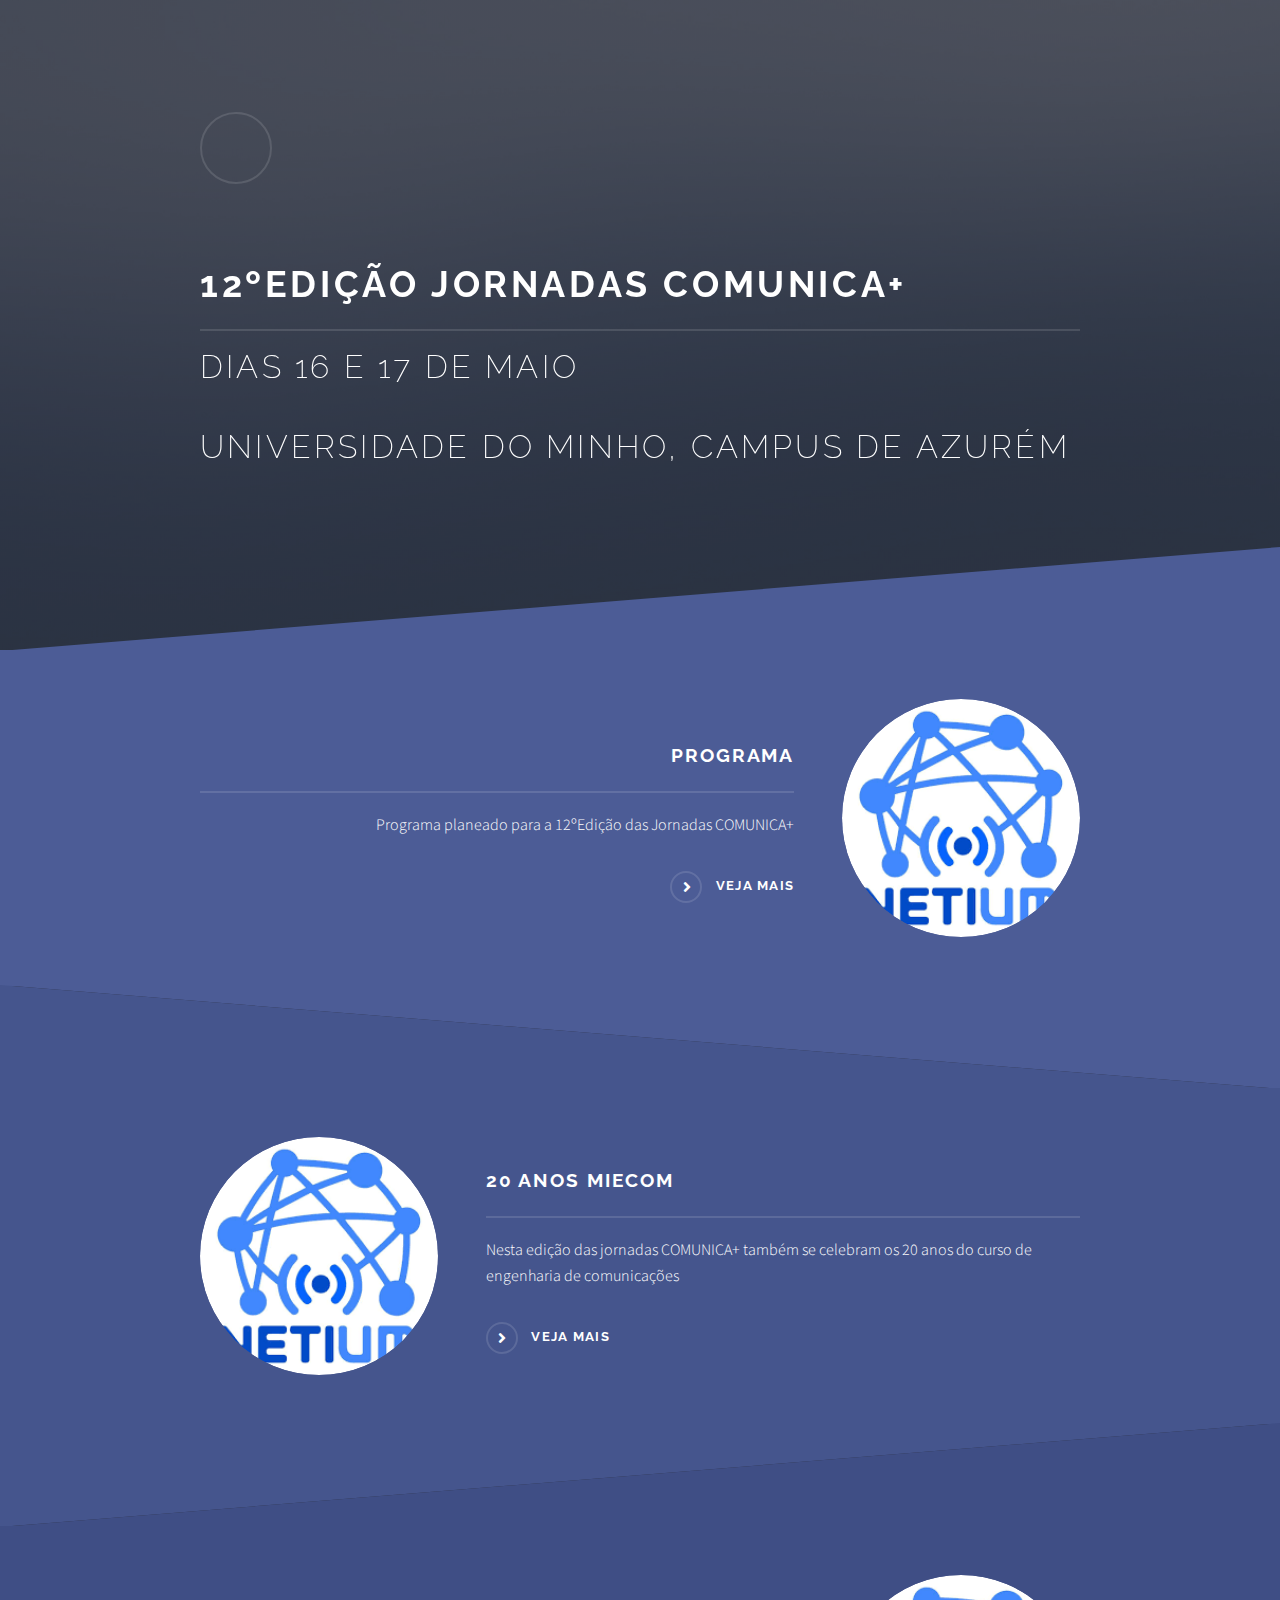
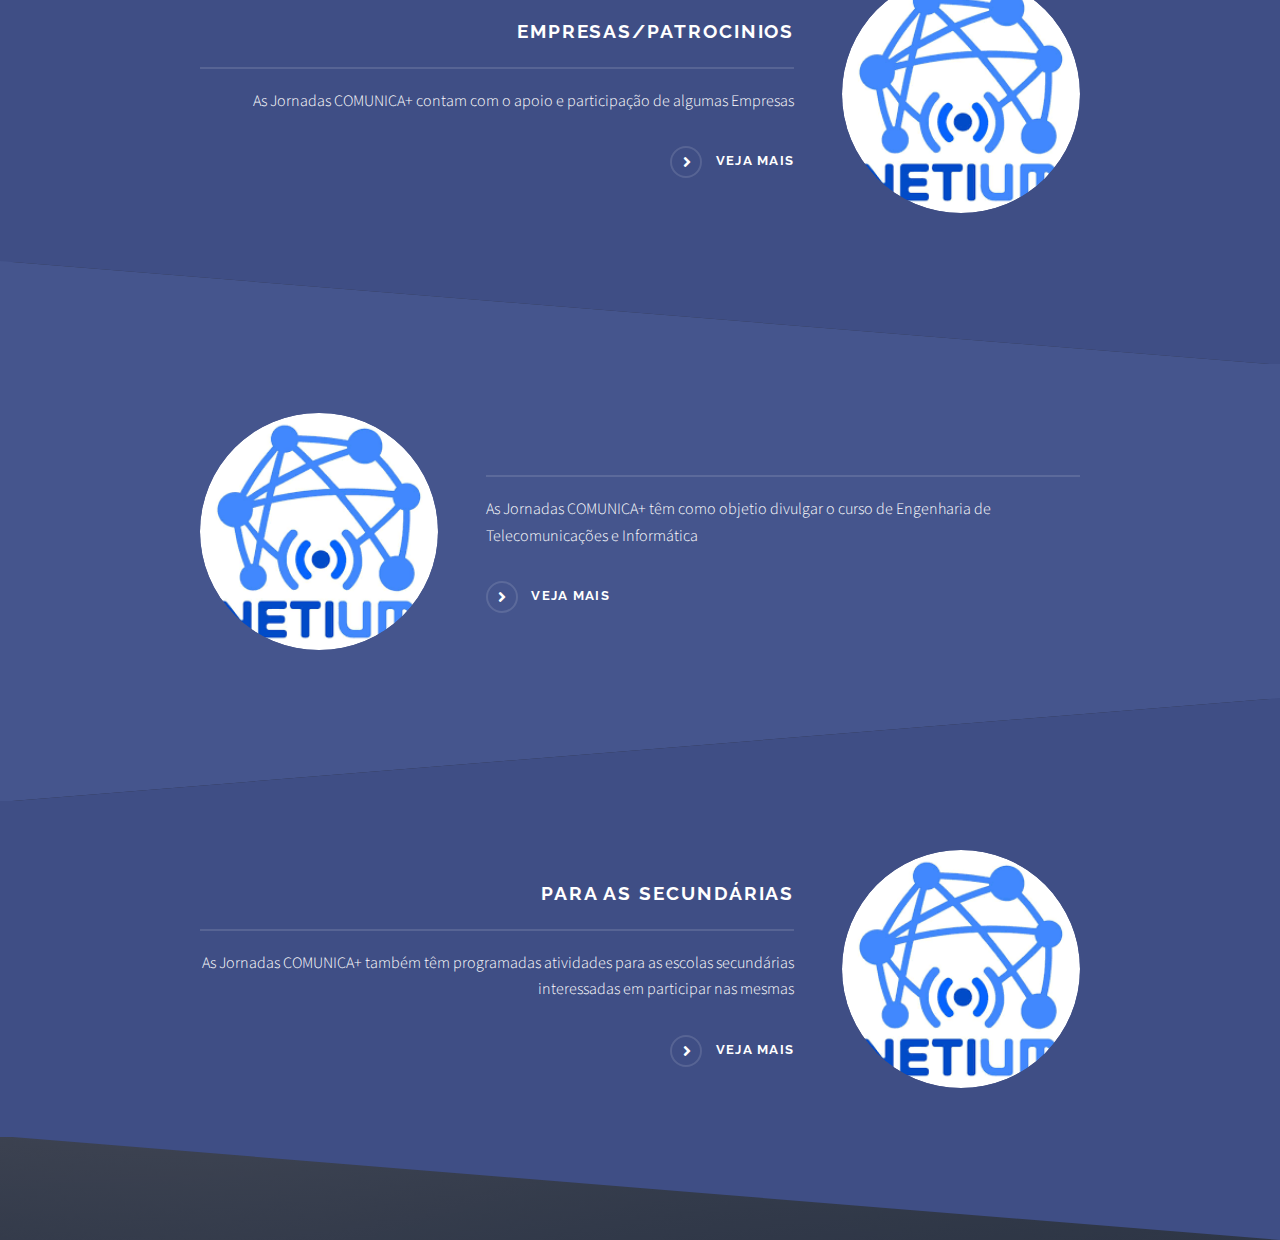
==== commit fe779188: "Add files via upload" ====
--- a/website/index.html
+++ b/website/index.html
@@ -45,6 +45,8 @@
 						<div class="inner">
 							<div class="logo"><span class="icon logo"></span></div>
 							<h2>12ºEdição Jornadas COMUNICA+</h2>
+							<p>Dias 16 e 17 de Maio</p>
+							<p>Universidade do Minho, Campus de Azurém</p>
 						<!--<p>Another free + fully responsive site template by <a href="http://html5up.net">HTML5 UP</a></p>-->	
 						</div>
 					</section>
--- a/website/assets/css/main.css
+++ b/website/assets/css/main.css
@@ -100,7 +100,7 @@
 
 	body {
 		background-color: #2e3141;
-		background-image: linear-gradient(to top, rgba(46, 49, 65, 0.8), rgba(46, 49, 65, 0.8)), url("../../images/background.jpg");
+		background-image: linear-gradient(to top, rgba(46, 49, 65, 0.8), rgba(46, 49, 65, 0.8)), url("../../images/background7.jpeg");
 		background-size: auto,
  cover;
 		background-attachment: fixed,
@@ -3102,6 +3102,7 @@
 			#header h1 a {
 				border: 0;
 			}
+	    
 
 		#header nav {
 			font-family: Raleway, Helvetica, sans-serif;
@@ -3454,10 +3455,10 @@
 			filter: blur(0);
 			opacity: 1;
 			font-family: Raleway, Helvetica, sans-serif;
-			font-size: 1em;
+			font-size: 2em;
 			font-weight: 200;
 			letter-spacing: 0.1em;
-			line-height: 2;
+			line-height: 0.5;
 			text-transform: uppercase;
 		}
 
